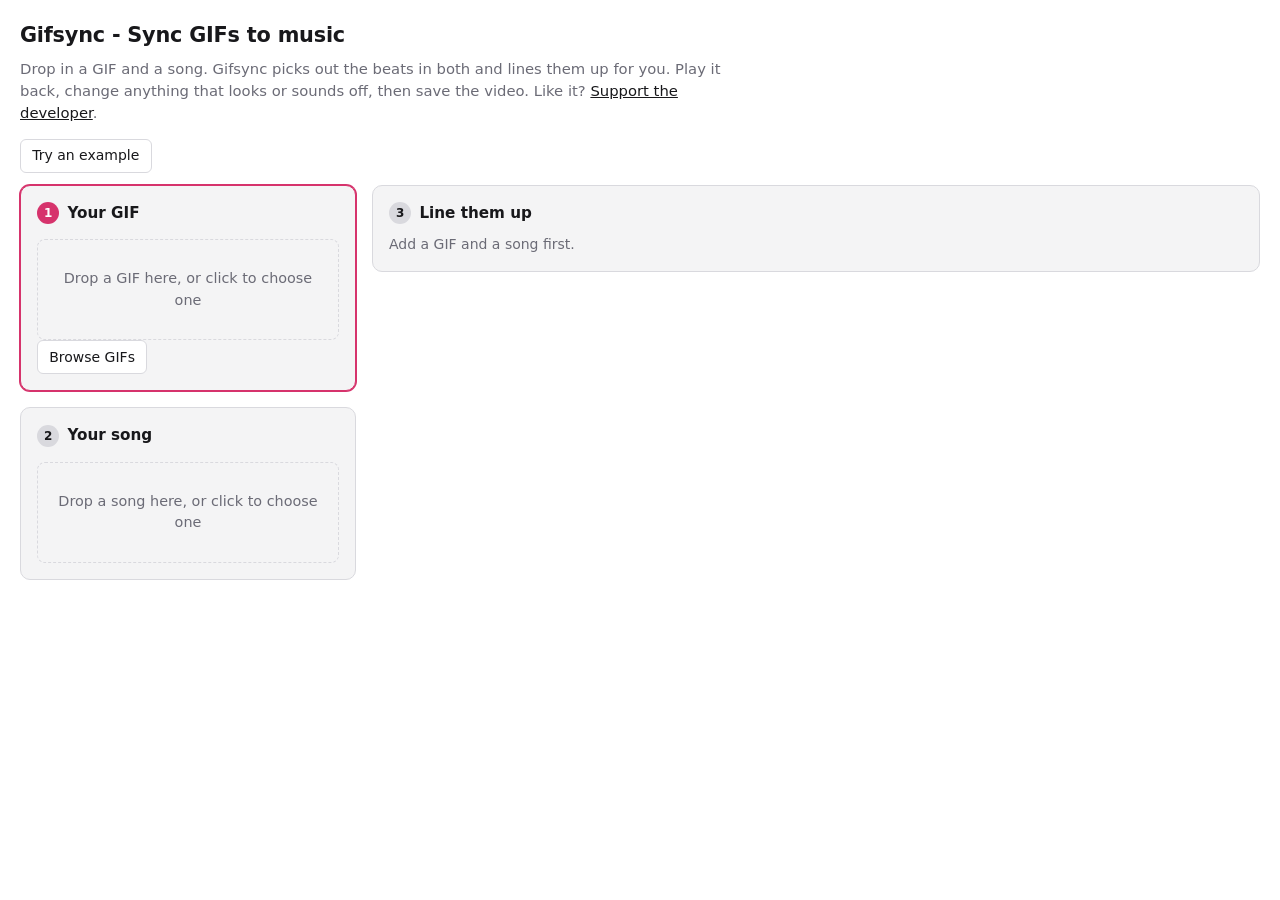
==== docs/index.html @ 4009b066 "Add a Google Analytics tag, inert until a measurement ID is filled in" ====
<!doctype html>
<html lang="en">
<head>
<meta charset="utf-8">
<meta name="viewport" content="width=device-width,initial-scale=1">
<title>Gifsync - Sync GIFs to music</title>

<!-- Page views only. Nothing about the gif or the song is measured or sent anywhere: both
     are decoded, retimed and encoded in this tab and never leave it. Off a file:// url
     there is nothing to count and the request would only error, so it is not loaded. -->
<script>
const ANALYTICS_ID = "G-XXXXXXXXXX";

if (location.protocol.startsWith("http") && !ANALYTICS_ID.includes("XXX")) {
  const tag = document.createElement("script");
  tag.async = true;
  tag.src = `https://www.googletagmanager.com/gtag/js?id=${ANALYTICS_ID}`;
  document.head.append(tag);

  window.dataLayer = window.dataLayer || [];
  window.gtag = function () { dataLayer.push(arguments); };
  gtag("js", new Date());
  gtag("config", ANALYTICS_ID);
}
</script>

<style>
:root {
  --bg: #ffffff; --panel: #f4f4f5; --line: #d9d9de; --ink: #18181b;
  --dim: #6b6b76; --accent: #d6336c; --accent-ink: #ffffff; --ok: #1a7f4b;
  --grid: #0f766e; --loop: #c2410c;
  --mono: ui-monospace, SFMono-Regular, Menlo, Consolas, monospace;
}
@media (prefers-color-scheme: dark) {
  :root {
    --bg: #131316; --panel: #1c1c21; --line: #33333c; --ink: #ececf0;
    --dim: #9a9aa6; --accent: #f06595; --accent-ink: #1a1a1f; --ok: #4ade80;
    --grid: #2dd4bf; --loop: #fb923c;
  }
}
* { box-sizing: border-box; }
body {
  margin: 0; padding: 0 1.25rem 2.5rem; background: var(--bg); color: var(--ink);
  font: 15px/1.5 system-ui, -apple-system, "Segoe UI", sans-serif;
}
header { max-width: 78rem; margin: 0 auto; padding: 1.25rem 0 .75rem; }
h1 { font-size: 1.3rem; margin: 0 0 .4rem; letter-spacing: -.01em; }
#intro { margin: 0; max-width: 46rem; color: var(--dim); font-size: .925rem; }
#intro a { color: var(--ink); }
header .row { margin-top: .9rem; }
kbd {
  font: inherit; font-family: var(--mono); font-size: .8em; padding: .05em .35em;
  border: 1px solid var(--line); border-radius: 4px; background: var(--bg); color: var(--ink);
}
h2 { font-size: .95rem; margin: 0 0 .9rem; display: flex; align-items: center; gap: .5rem; }
main { max-width: 78rem; margin: 0 auto; display: grid; gap: 1rem; grid-template-columns: minmax(0, 1fr); }
.side, .stage { display: grid; gap: 1rem; align-content: start; min-width: 0; }

/* The two files are inputs and belong out of the way down the side; lining them up is the
   work, and wants the width. Below this the columns stack back into 1, 2, 3, 4. */
@media (min-width: 64rem) {
  main { grid-template-columns: 21rem minmax(0, 1fr); align-items: start; }
  #error, #unsupported { grid-column: 1 / -1; }
}

.stagerow { display: flex; flex-wrap: wrap; gap: 1rem; align-items: flex-start; margin-bottom: .75rem; }
.stagerow > :first-child { flex: none; }
.stagecontrols { flex: 1; min-width: 13rem; display: grid; gap: .6rem; align-content: start; }
.stagecontrols .row + .row { margin-top: 0; }
section {
  background: var(--panel); border: 1px solid var(--line); border-radius: 10px; padding: 1rem;
  min-width: 0; /* let the filmstrip scroll rather than stretching the page */
}
section.is-current { border-color: var(--accent); box-shadow: 0 0 0 1px var(--accent); }
/* a locked step collapses to its reason: nothing to read, nothing to reach for */
.is-locked .body { display: none; }
.is-locked .why { margin-bottom: 0; }
.num {
  display: grid; place-items: center; flex: none; width: 1.4rem; height: 1.4rem;
  border-radius: 50%; background: var(--line); color: var(--ink); font-size: .75rem; font-weight: 700;
}
.is-current .num { background: var(--accent); color: var(--accent-ink); }
.is-done .num { background: var(--ok); color: var(--bg); }
.why { margin: -.3rem 0 .9rem; color: var(--dim); font-size: .875rem; }
.why:empty { display: none; }
.empty {
  display: grid; place-items: center; min-height: 6rem; margin-bottom: .75rem; padding: 1rem;
  border: 1.5px dashed var(--line); border-radius: 8px; color: var(--dim); font-size: .875rem;
  text-align: center;
}
.empty[hidden] { display: none; }
.row { display: flex; align-items: center; gap: .6rem; flex-wrap: wrap; }
.row + .row { margin-top: .75rem; }
button {
  font: inherit; font-size: .875rem; padding: .35rem .7rem; border-radius: 6px;
  border: 1px solid var(--line); background: var(--bg); color: var(--ink); cursor: pointer;
}
button:hover:not(:disabled) { border-color: var(--dim); }
button:disabled { opacity: .4; cursor: default; }
button.primary { background: var(--accent); color: var(--accent-ink); border-color: transparent; font-weight: 600; }
label { display: inline-flex; align-items: center; gap: .4rem; font-size: .875rem; }
input[type=number], select { font: inherit; font-size: .875rem; padding: .3rem .4rem;
  border: 1px solid var(--line); border-radius: 6px; background: var(--bg); color: var(--ink); }
input[type=number] { width: 6rem; }
#suggestCount { width: 4rem; }
#songSummary { margin-top: .6rem; }
#songSummary:empty { display: none; }
input[type=color] { width: 2.4rem; height: 1.7rem; padding: 1px; border: 1px solid var(--line);
  border-radius: 6px; background: var(--bg); }
/* Each kind of mark on the waveform has its own shape as well as its own colour, and
   the legend draws that shape rather than a colour swatch. */
.legend { gap: 1.25rem; }
.legend span { display: inline-flex; align-items: center; gap: .4rem; color: var(--dim); font-size: .8rem; }
.glyph { width: 12px; height: 18px; flex: none; }
.g-mark { color: var(--accent); } .g-grid { color: var(--grid); } .g-loop { color: var(--loop); }
.drop {
  border: 1.5px dashed var(--line); border-radius: 8px; padding: 1.75rem 1rem; text-align: center;
  color: var(--dim); cursor: pointer; font-size: .9rem;
}
.drop.over { border-color: var(--accent); color: var(--ink); }
#frameCanvas, #previewCanvas {
  display: block; max-width: 100%; max-height: 220px; width: auto; image-rendering: pixelated;
  background: repeating-conic-gradient(var(--line) 0 25%, transparent 0 50%) 0 0/16px 16px;
  border-radius: 6px; margin-bottom: .75rem;
}
#frameCanvas[hidden], #previewCanvas[hidden] { display: none; }
#strip { display: flex; gap: 3px; overflow-x: auto; padding: .5rem 0; margin-top: .75rem; }
#strip canvas {
  height: 54px; flex: none; border-radius: 3px; cursor: pointer;
  border: 2px solid transparent; background: var(--bg);
}
#strip canvas.cur { border-color: var(--ink); }
#strip canvas.beat { border-color: var(--accent); }
#strip canvas.cur.beat { outline: 2px solid var(--ink); outline-offset: 1px; }
#beatStrip {
  display: flex; gap: .5rem; overflow-x: auto; padding: .6rem 0 .5rem;
  border-top: 1px solid var(--line); /* two thumbnail rows in a row need telling apart */
}
#beatStrip:empty { display: none; }
#beatStrip figure { margin: 0; flex: none; text-align: center; cursor: pointer; }
#beatStrip canvas {
  height: 54px; display: block; border-radius: 3px; background: var(--bg);
  border: 2px solid var(--accent);
}
#beatStrip figure.cur canvas { outline: 2px solid var(--ink); outline-offset: 1px; }
#beatStrip figcaption { font-size: .7rem; color: var(--dim); margin-top: .25rem; }
#wave { display: block; width: 100%; height: 110px; cursor: crosshair; border-radius: 6px; background: var(--bg); }
.mono { font-family: var(--mono); font-size: .8rem; color: var(--dim); }
.say { font-size: .875rem; color: var(--dim); }
.mono b, .say b { color: var(--ink); font-weight: 600; }
.warn { color: var(--accent); }
#log {
  font-family: var(--mono); font-size: .75rem; white-space: pre-wrap; word-break: break-word;
  max-height: 15rem; overflow-y: auto; margin: .75rem 0 0; padding: .6rem;
  background: var(--bg); border: 1px solid var(--line); border-radius: 6px;
}
#log:empty::before { content: "Nothing yet."; color: var(--dim); }
.make { justify-content: flex-end; }
.hits { margin-top: .9rem; }
/* the legend is already a dense line of small text; the fold needs air under it */

#gifCredit { margin-top: .6rem; }
#gifCredit:empty { display: none; }
#gifCredit a { color: inherit; }

#picker {
  width: min(60rem, 92vw); max-height: 86vh; padding: 1rem; border: 1px solid var(--line);
  border-radius: 12px; background: var(--panel); color: var(--ink);
}
#picker::backdrop { background: rgb(0 0 0 / .5); }
.pickerhead { display: flex; flex-wrap: wrap; align-items: center; gap: .6rem; margin-bottom: .6rem; }
.pickerhead strong { font-size: .95rem; }
#pickerQuery {
  flex: 1; min-width: 12rem; font: inherit; font-size: .875rem; padding: .35rem .5rem;
  border: 1px solid var(--line); border-radius: 6px; background: var(--bg); color: var(--ink);
}
#pickerChips { display: flex; flex-wrap: wrap; gap: .35rem; margin-bottom: .6rem; }
#pickerChips button { font-size: .8rem; padding: .2rem .65rem; border-radius: 999px; color: var(--dim); }
#pickerGrid {
  display: grid; grid-template-columns: repeat(auto-fill, minmax(11rem, 1fr)); gap: .6rem;
  max-height: 62vh; overflow-y: auto; padding-top: .3rem;
}
#pickerGrid button {
  display: block; width: 100%; padding: .35rem; text-align: left; line-height: 1.35;
  background: var(--bg); border-radius: 8px;
}
#pickerGrid img {
  display: block; width: 100%; height: 8rem; object-fit: contain; border-radius: 5px;
  background: repeating-conic-gradient(var(--line) 0 25%, transparent 0 50%) 0 0/12px 12px;
}
.pickname { display: block; font-size: .78rem; margin-top: .3rem;
  overflow: hidden; text-overflow: ellipsis; white-space: nowrap; }
.pickmeta { display: block; font-size: .7rem; color: var(--dim); }
.pickmissing {
  display: grid; place-items: center; height: 8rem; border-radius: 5px;
  background: var(--panel); color: var(--dim); font-size: .75rem;
}

/* Anything transient goes to the same corner, so no part of the page has to keep room
   free for a message that is usually not there. */
#toasts {
  position: fixed; right: 0; bottom: 0; z-index: 10; display: flex;
  flex-direction: column-reverse; align-items: flex-end; gap: .4rem;
  padding: 1rem; pointer-events: none;
}
.toast {
  pointer-events: auto; cursor: pointer; max-width: 32rem;
  padding: .5rem .85rem; border-radius: 8px; font-size: .875rem;
  background: var(--ink); color: var(--bg);
  box-shadow: 0 6px 20px rgb(0 0 0 / .2);
}
.toast.bad { background: var(--accent); color: var(--accent-ink); }
details.more > summary { cursor: pointer; width: fit-content; font-size: .8rem; color: var(--dim); }
details.more > summary:hover { color: var(--ink); }
details.more .row { margin-top: .6rem; }
#unsupported { border-color: var(--accent); }
</style>
</head>
<body>

<header>
  <h1>Gifsync - Sync GIFs to music</h1>
  <p id="intro">Drop in a GIF and a song. Gifsync picks out the beats in both and lines them up
  for you. Play it back, change anything that looks or sounds off, then save the video.
  Like it? <a href="https://ko-fi.com/patricio_" target="_blank" rel="noopener">Support the
  developer</a>.</p>
  <div class="row">
    <button id="exampleBtn">Try an example</button>
    <span class="say" id="exampleNote"></span>
  </div>
</header>

<main>

<section id="unsupported" hidden>
  <h2>Unsupported browser</h2>
  <div class="mono" id="unsupportedWhy"></div>
</section>

<div class="side">

<section id="secGif" class="step">
  <h2><span class="num">1</span> Your GIF</h2>
  <p class="why" id="secGifWhy"></p>
  <div class="body">
  <div class="drop" id="gifDrop">Drop a GIF here, or click to choose one</div>
  <input type="file" id="gifInput" accept="image/gif" hidden>
  <div class="row">
    <button id="browseBtn">Browse GIFs</button>
  </div>
  <div class="say" id="gifCredit"></div>
  <div id="gifBody" hidden>
    <div class="row">
      <button id="suggestBtn">Suggest beat frames</button>
    </div>
    <div id="beatStrip"></div>
    <div class="say" id="beatList"></div>
    <details class="more">
      <summary>Change beat frames by hand</summary>
      <canvas id="frameCanvas"></canvas>
      <div class="row">
        <button id="prevBtn">&#9664;</button>
        <button id="nextBtn">&#9654;</button>
        <button id="markBtn" class="primary">Mark this frame (space)</button>
        <span class="say" id="framePos"></span>
      </div>
      <div class="row">
        <button id="undoMarkBtn">Undo</button>
        <button id="clearBtn">Clear all marks</button>
      </div>
      <div class="row">
        <label>Suggest <input type="number" id="suggestCount" min="1" step="1" value="8"> beat frames</label>
      </div>
      <div class="row">
        <button id="gifPlayBtn">Play the GIF</button>
        <label>at
          <select id="gifSpeed">
            <option value="1" selected>full speed</option>
            <option value="0.5">half speed</option>
            <option value="0.25">quarter speed</option>
          </select>
        </label>
      </div>
      <div id="strip"></div>
    </details>
  </div>
  </div>
</section>

<section id="secAudio" class="step">
  <h2><span class="num">2</span> Your song</h2>
  <p class="why" id="secAudioWhy"></p>
  <div class="body">
  <div class="drop" id="audioDrop">Drop a song here, or click to choose one</div>
  <input type="file" id="audioInput" accept="audio/*" hidden>
  <div class="say" id="songSummary"></div>
  </div>
</section>

</div>

<div class="stage">

<section id="secSync" class="step">
  <h2><span class="num">3</span> Line them up</h2>
  <p class="why" id="secSyncWhy"></p>
  <div class="body">
  <div class="stagerow">
    <div>
      <canvas id="previewCanvas"></canvas>
      <div class="empty" id="previewEmpty">Your GIF plays here, in time with the song.</div>
    </div>
    <div class="stagecontrols">
      <div class="row">
        <button id="previewBtn" class="primary">Play preview</button>
        <span class="say" id="previewPos"></span>
      </div>
      <div class="row">
        <label>Tempo (BPM) <input type="number" id="bpm" step="0.1" min="1" value="120"></label>
        <button id="estimateBtn">Estimate tempo</button>
      </div>
      <div class="say" id="estimateNote"></div>
      <div class="say" id="timingSummary"></div>
      <details class="more">
        <summary>More controls</summary>
        <div class="row">
          <button id="tapBtn">Tap the tempo</button>
          <span id="tapBeatWrap"><button id="tapBeatBtn">Tap a beat (B)</button></span>
          <button id="undoBeatBtn">Undo</button>
          <button id="clearBeatsBtn">Clear all beats</button>
        </div>
        <div class="row">
          <label>Between beats
            <select id="interpolation">
              <option value="linear">even</option>
              <option value="quadratic">ease in and out</option>
              <option value="cubic">ease in and out more</option>
            </select>
          </label>
          <label><input type="checkbox" id="clickTrack"> Play a click on each beat</label>
        </div>
      </details>
    </div>
  </div>

  <div id="audioBody" hidden>
    <canvas id="wave"></canvas>
    <div class="row"><span class="say" id="audioSummary"></span></div>
    <div class="row legend">
      <span><svg class="glyph g-mark" viewBox="0 0 12 18" aria-hidden="true">
        <line x1="6" y1="0" x2="6" y2="18" stroke="currentColor" stroke-width="2"/></svg>
        beats in the song</span>
      <span><svg class="glyph g-grid" viewBox="0 0 12 18" aria-hidden="true">
        <polygon points="1,18 11,18 6,9" fill="currentColor"/></svg>
        where the gif's beat frames land</span>
      <span><svg class="glyph g-loop" viewBox="0 0 12 18" aria-hidden="true">
        <polygon points="1,0 11,0 6,9" fill="currentColor"/></svg>
        where the gif's loop restarts</span>
    </div>
  </div>

  <div class="row hits">
    <label>The GIF hits
      <select id="hits">
        <option value="0.25">every 4 beats</option>
        <option value="0.5">every 2 beats</option>
        <option value="1" selected>every beat</option>
        <option value="2">twice a beat</option>
        <option value="4">four times a beat</option>
      </select>
    </label>
  </div>

  <div class="row make">
    <button id="renderBrowserBtn" class="primary">Make the video</button>
  </div>
  </div>
</section>

<details class="more" id="logBox" hidden>
  <summary>What happened during the render</summary>
  <pre id="log"></pre>
</details>

</div>

</main>

<dialog id="picker">
  <div class="pickerhead">
    <strong>Animated GIFs on Wikimedia Commons</strong>
    <input type="search" id="pickerQuery" placeholder="Search, or leave empty to browse">
    <button id="pickerSearch" class="primary">Search</button>
    <button id="pickerClose">Close</button>
  </div>
  <div id="pickerChips">
    <button>dance</button>
    <button>cat</button>
    <button>walking</button>
    <button>muybridge</button>
    <button>fire</button>
    <button>animation</button>
  </div>
  <div class="say" id="pickerNote"></div>
  <div id="pickerGrid"></div>
</dialog>

<div id="toasts" aria-live="polite"></div>

<script type="module">
"use strict";

const $ = (id) => document.getElementById(id);

// fetch reaches nothing when the page is opened straight off the disk, which rules out
// the example files and the tempo model. Everything else works from a file:// url.
const SERVED = location.protocol !== "file:";
const NEEDS_SERVING = "This needs the page to be served, not opened from a file.";

/* --- timing:start --- pinned by docs/test_timing.mjs against timing_cases.json --- */

// Frame timestamps are written to the microsecond, so nothing here is rounded. What a
// viewer cannot see is a frame held for less than one refresh of their display.
export const MIN_VISIBLE_MS = 1000 / 60;

const EASINGS = {
  linear: (t) => t,
  quadratic: (t) => (t < 0.5 ? 2 * t * t : -2 * t * t + 4 * t - 1),
  cubic: (t) => {
    if (t < 0.5) return 4 * t * t * t;
    const p = 2 * t - 2;
    return 0.5 * p * p * p + 1;
  },
};

export function getDurations(beatFrames, msPerBeat, nFrames, interpolation = "linear") {
  const ease = EASINGS[interpolation];
  if (!ease) throw new Error(`interpolation=${interpolation} not supported`);

  if (!beatFrames.length) throw new Error("At least one beat frame is required.");

  const tidy = [...new Set(beatFrames)].sort((a, b) => a - b);
  if (beatFrames.length !== tidy.length || beatFrames.some((f, i) => f !== tidy[i])) {
    throw new Error(`Beat frames must be sorted and unique, got ${beatFrames}.`);
  }

  if (beatFrames[0] < 0 || beatFrames[beatFrames.length - 1] >= nFrames) {
    throw new Error(`Beat frames must be within [0, ${nFrames - 1}], got ${beatFrames}.`);
  }

  const durations = [];

  beatFrames.forEach((frame, ix) => {
    const nextFrame = ix < beatFrames.length - 1 ? beatFrames[ix + 1] : nFrames + beatFrames[0];
    const n = nextFrame - frame;

    const times = [];
    for (let x = 0; x <= n; x++) times.push(msPerBeat * ease(x / n));
    for (let i = 1; i <= n; i++) durations.push(times[i] - times[i - 1]);
  });

  return durations;
}

export function getFrameOrder(firstBeatFrame, nFrames) {
  return Array.from({ length: nFrames }, (_, i) => (firstBeatFrame + i) % nFrames);
}

/* --- timing:end --- */

// Marking is a lot of small clicks and one of them is always a slip. Each side keeps its
// own history of what it looked like before the last change; 50 deep is more than anyone
// walks back, and the snapshots are a handful of numbers each.
const UNDO_LIMIT = 50;
const markHistory = [], beatHistory = [];

function remember(history, snapshot) {
  history.push(snapshot);
  if (history.length > UNDO_LIMIT) history.shift();
}

const state = {
  gifFile: null, frames: [], holds: [], width: 0, height: 0, cur: 0, beats: new Set(), credit: null,
  audioFile: null, audioBuffer: null, audioBeats: [], peaks: null,
};

/* ---------------------------------------------------------------- capabilities */

const MISSING = [
  ["ImageDecoder", "stepping through GIF frames"],
  ["VideoEncoder", "rendering the video"],
  ["AudioEncoder", "rendering the audio"],
].filter(([api]) => !(api in window));

if (MISSING.length) {
  $("unsupported").hidden = false;
  $("unsupportedWhy").textContent =
    MISSING.map(([api, what]) => `${api} is missing, so ${what} will not work.`).join("\n") +
    "\nTry a recent Chrome, Edge, or Safari.";
}

/* ------------------------------------------------------------------------ gif */

function wireDrop(dropId, inputId, onFile) {
  const drop = $(dropId), input = $(inputId), idle = drop.textContent;

  // A file that will not load leaves the zone reading "Decoding…" for ever otherwise
  const handle = (file) => {
    clearError();
    onFile(file).catch((err) => { drop.textContent = idle; fail(err); });
  };

  drop.onclick = () => input.click();
  input.onchange = () => input.files[0] && handle(input.files[0]);
  drop.ondragover = (e) => { e.preventDefault(); drop.classList.add("over"); };
  drop.ondragleave = () => drop.classList.remove("over");
  drop.ondrop = (e) => {
    e.preventDefault();
    drop.classList.remove("over");
    if (e.dataTransfer.files[0]) handle(e.dataTransfer.files[0]);
  };
}

async function loadGif(file) {
  // A playing source keeps the buffer and frames it started with, so it would carry on
  // against a page that has already moved to the new file
  stopPlayback();
  clearRender();
  $("gifDrop").textContent = `Decoding ${file.name}…`;

  const decoder = new ImageDecoder({ data: await file.arrayBuffer(), type: "image/gif" });
  try {
    await decoder.tracks.ready;
    // frameCount only settles once the whole gif has been parsed
    await decoder.completed;
  } catch (err) {
    // the decoder's own wording ("Failed to retrieve track metadata") says nothing to
    // someone who has simply picked the wrong file, so name the file and keep the reason
    throw new Error(`${file.name} could not be read as a GIF. ${err.message}`);
  }

  const count = decoder.tracks.selectedTrack.frameCount;
  const frames = [];
  const holds = [];
  for (let i = 0; i < count; i++) {
    const { image } = await decoder.decode({ frameIndex: i });
    frames.push(await createImageBitmap(image));
    // What the file asks each frame to be held for, in ms. A gif that says nothing gets
    // the 100ms a browser would give it.
    holds.push(image.duration ? image.duration / 1000 : 100);
    image.close();
  }
  decoder.close();

  if (!frames.length) throw new Error(`No frames decoded from ${file.name}.`);

  state.gifFile = file;
  state.frames = frames;
  state.holds = holds;
  state.width = frames[0].width;
  state.height = frames[0].height;
  state.cur = 0;
  state.beats = new Set();
  state.credit = null;
  markHistory.length = 0;

  $("gifDrop").textContent = `${file.name} — ${count} frames, ${state.width}×${state.height}. Drop another to replace.`;
  $("gifBody").hidden = false;

  const canvas = $("frameCanvas");
  canvas.width = state.width;
  canvas.height = state.height;
  $("previewCanvas").width = state.width;
  $("previewCanvas").height = state.height;

  $("suggestCount").max = frames.length;
  $("suggestCount").value = evenBeatCount(parseInt($("suggestCount").value, 10) || 1, frames.length);
  // Start from a suggestion rather than an empty strip: correcting marks that are roughly
  // right is much less work than placing the first one from nothing
  state.beats = suggestBeatFrames(parseInt($("suggestCount").value, 10) || 1);
  beatStripKey = null;
  buildStrip();
  drawFrame();
  refresh();
}

/* --------------------------------------------------------- suggest beat frames */

// How many beats of the song one loop of the animation should last is a judgement, and
// nothing in the pixels settles it — two hand-labelled GIFs here were deliberately run
// slower and faster than their own frame rate — so the count is asked for, not guessed.
//
// Where the marks go, given that count, is close to mechanical. Both sets of hand labels
// sit within about a frame of an even spread starting at frame 0, and nudging each mark
// onto whichever of its two neighbours changes most gets a little closer still: 0.60 and
// 0.50 frames of average error against the two, where marks thrown down at random score
// about 3. The nudge is held to one frame because widening it made things worse.

// A beat covers a whole number of frames, so a count that does not divide the gif leaves
// some beats holding a frame more than others: 20 frames over 8 beats alternates 3 and 2,
// which is a 50% speed oscillation, and the loop's last gap is one of the short ones — the
// animation visibly stalls on its final frames just before it cuts back to the start.
// Moving the automatic count to a nearby divisor removes it outright. Nothing nearby
// divides a prime frame count, and shoving 8 up to 17 would be worse than the limp, so in
// that case the asked-for count stands and the unevenness is unavoidable.
function evenBeatCount(wanted, n) {
  const near = [];
  for (let d = 1; d <= n; d++) {
    if (n % d === 0 && Math.abs(d - wanted) <= wanted / 4) near.push(d);
  }
  if (!near.length) return wanted;
  return near.reduce((a, d) => (Math.abs(d - wanted) < Math.abs(a - wanted) ? d : a));
}

const SUGGEST_SIZE = 64;

// How much the picture changes from the frame before, for every frame around the loop
function frameMotion() {
  const n = state.frames.length;
  const canvas = new OffscreenCanvas(SUGGEST_SIZE, SUGGEST_SIZE);
  const ctx = canvas.getContext("2d", { willReadFrequently: true });

  const grey = state.frames.map((bitmap) => {
    ctx.clearRect(0, 0, SUGGEST_SIZE, SUGGEST_SIZE);
    ctx.drawImage(bitmap, 0, 0, SUGGEST_SIZE, SUGGEST_SIZE);
    const { data } = ctx.getImageData(0, 0, SUGGEST_SIZE, SUGGEST_SIZE);
    const out = new Float32Array(SUGGEST_SIZE * SUGGEST_SIZE);
    for (let i = 0; i < out.length; i++) {
      out[i] = 0.299 * data[4 * i] + 0.587 * data[4 * i + 1] + 0.114 * data[4 * i + 2];
    }
    return out;
  });

  return grey.map((frame, i) => {
    const previous = grey[(i - 1 + n) % n];
    let total = 0;
    for (let p = 0; p < frame.length; p++) total += Math.abs(frame[p] - previous[p]);
    return total / frame.length;
  });
}

function suggestBeatFrames(beats) {
  const n = state.frames.length;
  const count = Math.max(1, Math.min(beats, n));
  const motion = frameMotion();

  const grid = Array.from({ length: count }, (_, j) => Math.round((j * n) / count) % n);

  // Packed tightly enough, one frame is a quarter of the gap and the nudge stops being a
  // nudge: it bunches marks together and leaves the spread worse than it found it
  const nudge = n / count >= 4 ? 1 : 0;
  const nudged = grid.map((at) => {
    let best = at;
    for (const offset of [-nudge, nudge]) {
      const i = (at + offset + n) % n;
      if (motion[i] > motion[best]) best = i;
    }
    return best;
  });

  // The number of marks is the length of the loop in beats, so it has to come out exact:
  // a nudge that lands on a frame already taken gives way rather than losing a beat.
  const taken = new Set();
  for (let j = 0; j < count; j++) {
    let choice = taken.has(nudged[j]) ? grid[j] : nudged[j];
    while (taken.has(choice)) choice = (choice + 1) % n;
    taken.add(choice);
  }
  return taken;
}

$("suggestBtn").onclick = () => {
  if (!state.frames.length) return;
  remember(markHistory, new Set(state.beats));
  state.beats = suggestBeatFrames(parseInt($("suggestCount").value, 10) || 1);
  refresh();
};

function buildStrip() {
  const strip = $("strip");
  strip.replaceChildren();
  state.frames.forEach((bmp, i) => {
    const h = 54, w = Math.max(1, Math.round((bmp.width / bmp.height) * h));
    const c = document.createElement("canvas");
    c.width = w; c.height = h;
    c.title = `frame ${i}`;
    c.getContext("2d").drawImage(bmp, 0, 0, w, h);
    c.onclick = () => { state.cur = i; drawFrame(); refresh(); };
    strip.append(c);
  });
}

// The marked frames, pulled out of the filmstrip and shown in the order the beat will
// hit them, so what has been chosen is readable without hunting through the whole strip.
let beatStripKey = null;

function buildBeatStrip() {
  const beats = [...state.beats].sort((a, b) => a - b);
  const key = beats.join(",");
  if (key === beatStripKey) return;
  beatStripKey = key;

  const strip = $("beatStrip");
  strip.replaceChildren();
  for (const frame of beats) {
    const bmp = state.frames[frame];
    const h = 54, w = Math.max(1, Math.round((bmp.width / bmp.height) * h));
    const c = document.createElement("canvas");
    c.width = w; c.height = h;
    c.getContext("2d").drawImage(bmp, 0, 0, w, h);

    const caption = document.createElement("figcaption");
    caption.textContent = `Frame ${frame + 1}`;

    const item = document.createElement("figure");
    item.dataset.frame = frame;
    item.append(c, caption);
    item.onclick = () => { state.cur = frame; drawFrame(); refresh(); };
    strip.append(item);
  }
}

// No browser's video encoder will keep an alpha channel, so a transparent pixel has to
// become some colour on the way into the mp4. Everything that shows a frame paints black
// first, so what the preview shows is what the render produces.
function paintFrame(ctx, frame, width, height) {
  ctx.fillStyle = "#000000";
  ctx.fillRect(0, 0, width, height);
  ctx.drawImage(state.frames[frame], 0, 0);
}

// Everything that has to follow the selected frame, and nothing that does not: this runs
// on every frame of a playing gif, where a full refresh would be far too much work
function showCurrentFrame() {
  const ready = state.frames.length > 0;
  $("framePos").innerHTML = ready ? `Frame <b>${state.cur + 1}</b> of ${state.frames.length}` : "";
  $("markBtn").textContent = state.beats.has(state.cur) ? "Unmark this frame (space)" : "Mark this frame (space)";

  [...$("strip").children].forEach((c, i) => {
    c.classList.toggle("cur", i === state.cur);
    c.classList.toggle("beat", state.beats.has(i));
  });
  $("strip").children[state.cur]?.scrollIntoView({ block: "nearest", inline: "center" });

  for (const item of $("beatStrip").children) {
    item.classList.toggle("cur", Number(item.dataset.frame) === state.cur);
  }
}

function drawFrame() {
  for (const id of ["frameCanvas", "previewCanvas"]) {
    // The preview canvas tracks the selected frame while it is idle, so it is never blank
    if (id === "previewCanvas" && playback) continue;
    paintFrame($(id).getContext("2d"), state.cur, state.width, state.height);
  }
}

// Playing the animation on its own and hitting space on the accents is the quick way to
// mark them; stepping frame by frame is the way to tidy that up afterwards.
let gifPlayback = null;

function startGifPlayback() {
  if (!state.frames.length) return;
  stopPlayback();
  gifPlayback = { due: performance.now(), raf: 0 };
  gifPlayback.raf = requestAnimationFrame(tickGif);
  syncTransport();
}

function stopGifPlayback() {
  if (!gifPlayback) return;
  cancelAnimationFrame(gifPlayback.raf);
  gifPlayback = null;
  syncTransport();
}

function tickGif() {
  const now = performance.now();
  const hold = state.holds[state.cur] / parseFloat($("gifSpeed").value);

  if (now >= gifPlayback.due) {
    gifPlayback.due += hold;
    // a backgrounded tab comes back seconds behind, and running every missed frame at
    // once is no use to anyone watching for an accent
    if (now - gifPlayback.due > 500) gifPlayback.due = now + hold;
    state.cur = (state.cur + 1) % state.frames.length;
    drawFrame();
    showCurrentFrame();
  }

  gifPlayback.raf = requestAnimationFrame(tickGif);
}

$("gifPlayBtn").onclick = () => (gifPlayback ? stopGifPlayback() : startGifPlayback());

function step(delta) {
  if (!state.frames.length) return;
  stopGifPlayback();
  state.cur = (state.cur + delta + state.frames.length) % state.frames.length;
  drawFrame();
  refresh();
}

function toggleMark() {
  if (!state.frames.length) return;
  remember(markHistory, new Set(state.beats));
  state.beats.has(state.cur) ? state.beats.delete(state.cur) : state.beats.add(state.cur);
  refresh();
}

wireDrop("gifDrop", "gifInput", loadGif);
$("prevBtn").onclick = () => step(-1);
$("nextBtn").onclick = () => step(1);
$("markBtn").onclick = toggleMark;
$("clearBtn").onclick = () => {
  remember(markHistory, new Set(state.beats));
  state.beats.clear();
  refresh();
};

$("undoMarkBtn").onclick = () => {
  if (!markHistory.length) return;
  state.beats = markHistory.pop();
  refresh();
};

addEventListener("keydown", (e) => {
  if (e.target.matches("input, select, textarea")) return;
  if (e.key === "ArrowLeft") { step(-1); e.preventDefault(); }
  else if (e.key === "ArrowRight") { step(1); e.preventDefault(); }
  else if (e.key === " ") { toggleMark(); e.preventDefault(); }
  else if (e.key === "b" || e.key === "B") { tapBeat(); e.preventDefault(); }
});

/* --------------------------------------------------------------- gif picker */

// Wikimedia Commons rather than Giphy: it needs no API key, it answers cross-origin, and
// every file states a licence that allows the reuse this tool is for. Its "Animated GIF
// files" category is 31k files deep, and its thumbnails are themselves animated, so the
// grid shows what each one actually does.
const COMMONS = "https://commons.wikimedia.org/w/api.php";
const COMMONS_CATEGORY = 'incategory:"Animated GIF files"';

// A gif this big has hundreds of full-resolution frames behind it, and decoding them all
// into bitmaps is enough to bring the tab down
const PICKER_MAX_BYTES = 20e6;

// Commons hands back author and licence as HTML written by whoever uploaded the file.
// Parsing it detached and keeping only the text keeps that out of the page as markup.
function plainText(html) {
  if (!html) return "";
  return new DOMParser().parseFromString(String(html), "text/html").body.textContent.trim();
}

async function searchCommons(term) {
  const query = new URLSearchParams({
    action: "query", generator: "search",
    gsrsearch: `${term} ${COMMONS_CATEGORY}`.trim(),
    // A thumbnail of an animated gif is itself animated, so a page of them is megabytes;
    // two dozen at 200px is enough to browse without leaning on Commons
    gsrnamespace: "6", gsrlimit: "24",
    prop: "imageinfo", iiprop: "url|size|mime|extmetadata", iiurlwidth: "200",
    format: "json", origin: "*",
  });

  const response = await fetch(`${COMMONS}?${query}`);
  if (!response.ok) throw new Error(`Commons search failed (${response.status}).`);
  const body = await response.json();

  const pages = Object.values(body.query?.pages ?? {}).sort((a, b) => a.index - b.index);
  const found = [];
  let tooBig = 0;

  for (const page of pages) {
    const file = page.imageinfo?.[0];
    if (!file || file.mime !== "image/gif" || !file.thumburl) continue;
    if (file.size > PICKER_MAX_BYTES) { tooBig++; continue; }

    const meta = file.extmetadata ?? {};
    found.push({
      title: page.title.replace(/^File:/, "").replace(/\.gif$/i, ""),
      url: file.url,
      thumb: file.thumburl,
      bytes: file.size,
      author: plainText(meta.Artist?.value) || "unknown author",
      licence: plainText(meta.LicenseShortName?.value) || "see Commons",
      page: page.title,
    });
  }
  return { found, tooBig };
}

function missingThumb() {
  const box = document.createElement("span");
  box.className = "pickmissing";
  box.textContent = "no preview";
  return box;
}

function renderPicker({ found, tooBig }, term) {
  const grid = $("pickerGrid");
  grid.replaceChildren();

  for (const item of found) {
    const image = document.createElement("img");
    image.src = item.thumb;
    image.alt = item.title;
    image.loading = "lazy";
    // Commons rate-limits, and a refused thumbnail would otherwise leave a blank tile
    // that looks like a broken gif rather than a preview that did not arrive
    image.onerror = () => { image.replaceWith(missingThumb()); };

    const name = document.createElement("span");
    name.className = "pickname";
    name.textContent = item.title;

    const meta = document.createElement("span");
    meta.className = "pickmeta";
    meta.textContent = `${item.licence} · ${item.author} · ${(item.bytes / 1e6).toFixed(1)}MB`;

    const card = document.createElement("button");
    card.title = `${item.title}\n${item.author}\n${item.licence}`;
    card.append(image, name, meta);
    card.onclick = () => useCommonsGif(item);
    grid.append(card);
  }

  $("pickerNote").textContent = found.length
    ? `${found.length} shown` + (tooBig ? `, ${tooBig} hidden for being over ${PICKER_MAX_BYTES / 1e6}MB` : "")
    : `Nothing animated found for “${term}”.`;
}

async function useCommonsGif(item) {
  $("picker").close();
  toast("picker", `Fetching ${item.title} — ${(item.bytes / 1e6).toFixed(1)}MB…`, { stay: true });
  try {
    const response = await fetch(item.url);
    if (!response.ok) throw new Error(`Could not fetch ${item.title} (${response.status}).`);
    const blob = await response.blob();
    await loadGif(new File([blob], `${item.title}.gif`, { type: "image/gif" }));

    state.credit = item;
    refresh();
    dismiss("picker");
  } catch (err) {
    dismiss("picker");
    fail(err);
  }
}

async function runPickerSearch() {
  const term = $("pickerQuery").value.trim();
  $("pickerNote").textContent = "Searching…";
  try {
    renderPicker(await searchCommons(term), term);
  } catch (err) {
    $("pickerGrid").replaceChildren();
    $("pickerNote").textContent = err.message;
  }
}

$("browseBtn").onclick = () => {
  $("picker").showModal();
  if (!$("pickerGrid").children.length) runPickerSearch();
};
$("pickerClose").onclick = () => $("picker").close();
$("pickerSearch").onclick = runPickerSearch;
// What the catalogue is actually good for is not obvious from an empty search box, and
// these terms are where the cyclic, clearly-accented animations turn out to be
for (const chip of document.querySelectorAll("#pickerChips button")) {
  chip.onclick = () => {
    $("pickerQuery").value = chip.textContent;
    runPickerSearch();
  };
}

$("pickerQuery").onkeydown = (e) => {
  if (e.key === "Enter") { e.preventDefault(); runPickerSearch(); }
  e.stopPropagation();
};

/* -------------------------------------------------------------------- example */

// A page that fills itself in is the quickest way to see what any of this does. Both
// files were generated for the job, so there is nothing to license: the ball hits the
// ground on frames 0 and 8, and the loop is four to the floor at 120bpm.
const EXAMPLE = {
  gif: "example/bouncing-ball.gif",
  audio: "example/four-on-the-floor.mp3",
  gifBeats: [0, 8],
  songBeats: [0, 0.5, 1, 1.5],
  bpm: "120",
};

async function loadExample() {
  const grab = async (path, type) => {
    const response = await fetch(path);
    if (!response.ok) throw new Error(`Could not load ${path} — the server said ${response.status}.`);
    return new File([await response.blob()], path.split("/").pop(), { type });
  };

  await loadGif(await grab(EXAMPLE.gif, "image/gif"));
  await loadAudio(await grab(EXAMPLE.audio, "audio/mpeg"));

  state.beats = new Set(EXAMPLE.gifBeats);
  $("suggestCount").value = EXAMPLE.gifBeats.length;
  state.audioBeats = [...EXAMPLE.songBeats];
  $("bpm").value = EXAMPLE.bpm;
  refresh();
}

$("exampleBtn").onclick = async () => {
  const button = $("exampleBtn");
  button.disabled = true;
  button.textContent = "Loading…";
  clearError();
  try {
    await loadExample();
  } catch (err) {
    fail(err);
  } finally {
    button.disabled = false;
    button.textContent = "Try an example";
  }
};

if (!SERVED) {
  $("exampleBtn").disabled = true;
  $("exampleNote").textContent = NEEDS_SERVING;
}

/* ---------------------------------------------------------------------- audio */

// Pin the rate: Opus only encodes at 48kHz, and this makes decodeAudioData hand us
// buffers at that rate whatever the output device happens to run at
const actx = new (window.AudioContext || window.webkitAudioContext)({ sampleRate: 48000 });

async function loadAudio(file) {
  stopPlayback();
  clearRender();
  // the previous song's tempo estimate does not describe this one
  $("estimateNote").textContent = SERVED ? "" : NEEDS_SERVING;
  $("audioDrop").textContent = `Decoding ${file.name}…`;

  const bytes = await file.arrayBuffer();
  try {
    state.audioBuffer = await actx.decodeAudioData(bytes.slice(0));
  } catch (err) {
    throw new Error(`${file.name} could not be read as audio. ${err.message}`);
  }
  state.audioFile = file;
  state.audioBeats = [];
  state.peaks = null;
  beatHistory.length = 0;
  songToken++;
  userSetTempo = false;

  const total = Math.round(state.audioBuffer.duration);
  $("audioDrop").textContent =
    `${file.name} — ${Math.floor(total / 60)}:${String(total % 60).padStart(2, "0")} long. Drop another to replace.`;
  $("audioBody").hidden = false;

  refresh();

  // Guess the tempo and where its beats fall without being asked. Nothing below depends
  // on it finishing, and dropping another song while it runs abandons this one.
  if (SERVED) estimateSong({ keepExistingBeats: true });
}

// The tempo is read off the beats, so putting a beat back has to put the tempo back with it
function rememberBeats() {
  remember(beatHistory, { beats: state.audioBeats.slice(), bpm: $("bpm").value });
}

// The first beat mark is the downbeat: the moment the animation starts from
function downbeat() {
  return state.audioBeats.length ? state.audioBeats[0] : 0;
}

function computePeaks(width) {
  const data = state.audioBuffer.getChannelData(0);
  const per = Math.max(1, Math.floor(data.length / width));
  const peaks = new Float32Array(width);
  for (let x = 0; x < width; x++) {
    let peak = 0;
    for (let i = x * per; i < Math.min((x + 1) * per, data.length); i++) {
      const v = Math.abs(data[i]);
      if (v > peak) peak = v;
    }
    peaks[x] = peak;
  }
  return peaks;
}

function drawWave(playheadSeconds = null) {
  const canvas = $("wave");
  const w = Math.round(canvas.clientWidth || 800), h = 110;

  if (canvas.width !== Math.round(w * devicePixelRatio)) {
    canvas.width = Math.round(w * devicePixelRatio);
    canvas.height = Math.round(h * devicePixelRatio);
    state.peaks = null;
  }
  if (!state.peaks || state.peaks.length !== w) state.peaks = computePeaks(w);

  const ctx = canvas.getContext("2d");
  ctx.setTransform(devicePixelRatio, 0, 0, devicePixelRatio, 0, 0);
  ctx.clearRect(0, 0, w, h);

  const duration = state.audioBuffer.duration;
  const at = (t) => Math.round((t / duration) * w) + 0.5;
  const css = getComputedStyle(document.body);

  ctx.fillStyle = css.getPropertyValue("--dim");
  for (let x = 0; x < w; x++) {
    const bar = Math.max(1, state.peaks[x] * h * 0.9);
    ctx.fillRect(x, (h - bar) / 2, 1, bar);
  }

  // Where each beat frame of the animation will land, and where the loop starts over.
  // Both are triangles biting in from an edge rather than lines, so they stay clear of
  // the waveform and of the song's own beats, which are the only full-height marks.
  if (currentTiming) {
    const step = currentTiming.msPerBeat / 1000;
    const spacing = (step / duration) * w;
    // narrow the triangles as they crowd, or a fast setting smears them into one band
    const half = Math.max(1.5, Math.min(5, spacing / 2.5));
    const grid = new Path2D(), loop = new Path2D();

    for (let k = 0; ; k++) {
      const t = downbeat() + k * step;
      if (t >= duration) break;
      const x = at(t);
      if (k % currentTiming.beats.length === 0) {
        loop.moveTo(x - half, 0);
        loop.lineTo(x + half, 0);
        loop.lineTo(x, 9);
      } else {
        grid.moveTo(x - half, h);
        grid.lineTo(x + half, h);
        grid.lineTo(x, h - 9);
      }
      (k % currentTiming.beats.length === 0 ? loop : grid).closePath();
    }

    ctx.fillStyle = css.getPropertyValue("--grid");
    ctx.fill(grid);
    ctx.fillStyle = css.getPropertyValue("--loop");
    ctx.fill(loop);
  }

  const beatLines = new Path2D();
  for (const t of state.audioBeats) {
    const x = at(t);
    beatLines.moveTo(x, 0);
    beatLines.lineTo(x, h);
  }
  ctx.strokeStyle = css.getPropertyValue("--accent");
  ctx.lineWidth = 2;
  ctx.stroke(beatLines);

  if (playheadSeconds !== null) {
    ctx.strokeStyle = css.getPropertyValue("--ink");
    ctx.lineWidth = 1;
    ctx.beginPath();
    ctx.moveTo(at(playheadSeconds), 0);
    ctx.lineTo(at(playheadSeconds), h);
    ctx.stroke();
  }
}

$("wave").onclick = (e) => {
  const box = e.currentTarget.getBoundingClientRect();
  const duration = state.audioBuffer.duration;
  const t = Math.max(0, Math.min(duration, ((e.clientX - box.left) / box.width) * duration));

  // Clicking an existing mark takes it away again
  const tolerance = (8 / box.width) * duration;
  const near = state.audioBeats.findIndex((b) => Math.abs(b - t) < tolerance);
  if (near >= 0) {
    rememberBeats();
    state.audioBeats.splice(near, 1);
    setTempoFromBeats();
    refresh();
  } else {
    addAudioBeat(t);
  }
};

function addAudioBeat(seconds) {
  rememberBeats();
  state.audioBeats.push(seconds);
  state.audioBeats.sort((a, b) => a - b);
  setTempoFromBeats();
  refresh();
}

// Two or more marks give the tempo, on the assumption they are consecutive beats
function setTempoFromBeats() {
  if (state.audioBeats.length < 2) return;
  userSetTempo = true;
  const span = state.audioBeats[state.audioBeats.length - 1] - state.audioBeats[0];
  $("bpm").value = (60 / (span / (state.audioBeats.length - 1))).toFixed(1);
}

$("clearBeatsBtn").onclick = () => {
  rememberBeats();
  state.audioBeats = [];
  refresh();
};

$("undoBeatBtn").onclick = () => {
  if (!beatHistory.length) return;
  const previous = beatHistory.pop();
  state.audioBeats = previous.beats;
  $("bpm").value = previous.bpm;
  refresh();
};

wireDrop("audioDrop", "audioInput", loadAudio);

/* ------------------------------------------------------------------ playback */

// One transport for both the song on its own and the song with the animation over it,
// so the two can never end up playing at once
let playback = null;

function startPlayback() {
  stopPlayback();
  stopGifPlayback();
  actx.resume();

  const from = downbeat();
  const span = state.audioBuffer.duration - from;
  if (!(span > 0)) {
    fail(new Error("The downbeat is at the very end of the song, so there is nothing to play."));
    return;
  }

  const source = actx.createBufferSource();
  source.buffer = state.audioBuffer;
  source.connect(actx.destination);

  // Round and round from the downbeat to the end of the song, so a run of the animation
  // can be watched over and over without reaching for the button between each one
  source.loop = true;
  source.loopStart = from;
  source.loopEnd = state.audioBuffer.duration;

  const t0 = actx.currentTime + 0.08;
  source.start(t0, from);
  source.onended = () => { if (playback?.source === source) stopPlayback(); };

  playback = { source, t0, from, span, clicks: [], nextCycle: 0, nextBeat: 0, raf: 0 };
  playback.raf = requestAnimationFrame(tickPlayback);
  syncTransport();
}

function stopPlayback() {
  if (!playback) return;
  cancelAnimationFrame(playback.raf);
  try { playback.source.stop(); } catch {}
  clearPendingClicks();
  playback = null;
  syncTransport();
  if (state.audioBuffer) drawWave();
  if (state.frames.length) drawFrame();
}

function tickPlayback() {
  const elapsed = actx.currentTime - playback.t0;

  if (elapsed >= 0) {
    // the source jumps back to the downbeat at the end of the song, so the playhead and
    // the animation wrap with it rather than running off past the end
    const pos = elapsed % playback.span;

    drawWave(playback.from + pos);
    // currentTiming is read fresh every frame, so a tempo change lands immediately
    if (currentTiming) {
      const ms = pos * 1000;
      const inLoop = ms % currentTiming.loopMs;
      let i = currentTiming.onsets.findIndex((o) => o > inLoop) - 1;
      if (i < 0) i = currentTiming.durations.length - 1;

      const frame = currentTiming.order[i];
      paintFrame($("previewCanvas").getContext("2d"), frame, state.width, state.height);
      $("previewPos").innerHTML =
        `Beat <b>${Math.floor(ms / currentTiming.msPerBeat) + 1}</b>, ${(ms / 1000).toFixed(1)}s in`;
    }
    pumpClicks();
  }

  playback.raf = requestAnimationFrame(tickPlayback);
}

function syncTransport() {
  $("previewBtn").textContent = playback ? "Stop" : "Play preview";
  $("tapBeatBtn").disabled = !playback;
  // a disabled button swallows its own hover, so the reason hangs off the wrapper
  $("tapBeatWrap").title = playback
    ? "Tap on each beat you hear."
    : "Only while the preview is playing — this is for tapping along to the music.";
  $("gifPlayBtn").textContent = gifPlayback ? "Stop the GIF" : "Play the GIF";
}

$("previewBtn").onclick = () => (playback ? stopPlayback() : startPlayback());

// Tapping along while it plays is the quick way to get the beats down; clicking the
// waveform is the way to nudge one into exactly the right place afterwards
function tapBeat() {
  if (!playback) return;
  addAudioBeat(playback.from + Math.max(0, actx.currentTime - playback.t0));
}

$("tapBeatBtn").onclick = tapBeat;

/* -------------------------------------------------------------- click track */

// Beat k of pass c through the song sounds at t0 + c*span + k*step. Scheduled a fraction
// of a second ahead rather than all at once, so changing the tempo mid-play can drop the
// clicks that have not sounded yet and re-lay them on the new grid — and so the grid can
// start over at the downbeat on every pass instead of drifting on across the seam.
function pumpClicks() {
  if (!$("clickTrack").checked) return;

  const msPerBeat = getMsPerBeat();
  if (!msPerBeat) return;

  const step = msPerBeat / 1000;
  const horizon = actx.currentTime + 0.4;

  while (true) {
    const cycleStart = playback.t0 + playback.nextCycle * playback.span;
    const at = cycleStart + playback.nextBeat * step;

    if (at >= cycleStart + playback.span) {
      playback.nextCycle++;
      playback.nextBeat = 0;
      continue;
    }
    if (at >= horizon) break;

    if (at > actx.currentTime) {
      const osc = actx.createOscillator(), gain = actx.createGain();
      osc.frequency.value = 1500;
      gain.gain.setValueAtTime(0.07, at);
      gain.gain.exponentialRampToValueAtTime(0.001, at + 0.04);
      osc.connect(gain).connect(actx.destination);
      osc.start(at);
      osc.stop(at + 0.05);
      playback.clicks.push({ osc, at });
    }
    playback.nextBeat++;
  }

  playback.clicks = playback.clicks.filter((c) => c.at > actx.currentTime - 1);
}

function clearPendingClicks() {
  for (const c of playback.clicks) {
    if (c.at > actx.currentTime) { try { c.osc.stop(); } catch {} }
  }
  playback.clicks = playback.clicks.filter((c) => c.at <= actx.currentTime);
}

function retimeClicks() {
  clearPendingClicks();
  const msPerBeat = getMsPerBeat();
  if (!msPerBeat) return;

  const step = msPerBeat / 1000;
  const elapsed = Math.max(0, actx.currentTime + 0.05 - playback.t0);
  playback.nextCycle = Math.floor(elapsed / playback.span);
  playback.nextBeat = Math.ceil((elapsed - playback.nextCycle * playback.span) / step);
}

/* --------------------------------------------------------------------- tempo */

let taps = [];
$("tapBtn").onclick = () => {
  const now = performance.now();
  if (taps.length && now - taps[taps.length - 1] > 2000) taps = [];
  taps.push(now);
  if (taps.length > 1) {
    userSetTempo = true;
    const span = taps[taps.length - 1] - taps[0];
    $("bpm").value = (60000 / (span / (taps.length - 1))).toFixed(1);
    refresh();
  }
  $("tapBtn").textContent = taps.length > 1 ? `Tap the tempo (${taps.length})` : "Tap the tempo";
};

/* ------------------------------------------------------------ tempo estimate */

/* --- tempo:start --- pinned by docs/test_tempo.mjs against tempo_cases.json --- */

// TempoCNN's front end, matched against essentia's TensorflowInputTempoCNN: 11025Hz mono,
// 1024-sample frames every 512, Hann, magnitude spectrum, 40 Slaney mel bands over
// 20-5000Hz with unit-triangle normalisation. Reproduces essentia's mel matrix to 1.5e-7.
export const TEMPO_SR = 11025, TEMPO_FRAME = 1024, TEMPO_HOP = 512, TEMPO_BANDS = 40, TEMPO_PATCH = 256;

const MEL_F_SP = 200 / 3, MEL_LOG_HZ = 1000;
const MEL_LOG_STEP = Math.log(6.4) / 27, MEL_LOG_MEL = MEL_LOG_HZ / MEL_F_SP;
const hzToMel = (f) => (f < MEL_LOG_HZ ? f / MEL_F_SP : MEL_LOG_MEL + Math.log(f / MEL_LOG_HZ) / MEL_LOG_STEP);
const melToHz = (m) => (m < MEL_LOG_MEL ? m * MEL_F_SP : MEL_LOG_HZ * Math.exp(MEL_LOG_STEP * (m - MEL_LOG_MEL)));

export function melFilterbank(lo = 20, hi = 5000) {
  const bins = TEMPO_FRAME / 2 + 1;
  const loMel = hzToMel(lo), hiMel = hzToMel(hi);
  const edges = Array.from({ length: TEMPO_BANDS + 2 }, (_, i) =>
    melToHz(loMel + ((hiMel - loMel) * i) / (TEMPO_BANDS + 1)));

  return Array.from({ length: TEMPO_BANDS }, (_, b) => {
    const [l, c, r] = [edges[b], edges[b + 1], edges[b + 2]];
    const weights = [];
    let start = -1;
    for (let k = 0; k < bins; k++) {
      const f = (k * TEMPO_SR) / TEMPO_FRAME;
      // triangle, scaled so its area is one
      const v = Math.max(0, Math.min((f - l) / (c - l), (r - f) / (r - c))) * (2 / (r - l));
      if (v > 0) { if (start < 0) start = k; weights.push(v); }
      else if (start >= 0) break;
    }
    return { start, weights: Float64Array.from(weights) };
  });
}

// The twiddle factors are the same for every frame, and a track is thousands of frames,
// so computing them once instead of per butterfly is most of the cost of the analysis
let twiddle = null;

function twiddlesFor(n) {
  if (twiddle?.n !== n) {
    const cos = new Float64Array(n / 2), sin = new Float64Array(n / 2);
    for (let i = 0; i < n / 2; i++) {
      cos[i] = Math.cos((-2 * Math.PI * i) / n);
      sin[i] = Math.sin((-2 * Math.PI * i) / n);
    }
    twiddle = { n, cos, sin };
  }
  return twiddle;
}

function fft(re, im) {
  const n = re.length;
  const { cos, sin } = twiddlesFor(n);

  for (let i = 1, j = 0; i < n; i++) {
    let bit = n >> 1;
    for (; j & bit; bit >>= 1) j ^= bit;
    j ^= bit;
    if (i < j) { [re[i], re[j]] = [re[j], re[i]]; [im[i], im[j]] = [im[j], im[i]]; }
  }

  for (let len = 2; len <= n; len <<= 1) {
    const half = len >> 1, step = n / len;
    for (let i = 0; i < n; i += len) {
      for (let k = 0; k < half; k++) {
        const wr = cos[k * step], wi = sin[k * step];
        const ur = re[i + k], ui = im[i + k];
        const xr = re[i + k + half], xi = im[i + k + half];
        const vr = xr * wr - xi * wi, vi = xr * wi + xi * wr;
        re[i + k] = ur + vr; im[i + k] = ui + vi;
        re[i + k + half] = ur - vr; im[i + k + half] = ui - vi;
      }
    }
  }
}

export function melFrameCount(sampleCount) {
  return Math.max(0, Math.floor((sampleCount - TEMPO_FRAME) / TEMPO_HOP) + 1);
}

// fromFrame/frameLimit let a caller take this in slices and yield between them; the
// defaults compute the whole thing in one go
export function melSpectrogram(samples, fromFrame = 0, frameLimit = Infinity) {
  const fb = melFilterbank();
  const bins = TEMPO_FRAME / 2 + 1;
  // denominator is size-1, which is the Hann essentia uses
  const window = Float64Array.from({ length: TEMPO_FRAME }, (_, i) =>
    0.5 - 0.5 * Math.cos((2 * Math.PI * i) / (TEMPO_FRAME - 1)));

  const rows = [];
  const re = new Float64Array(TEMPO_FRAME), im = new Float64Array(TEMPO_FRAME);
  const magnitude = new Float64Array(bins);
  const last = Math.min(melFrameCount(samples.length), fromFrame + frameLimit);

  for (let f = fromFrame; f < last; f++) {
    const at = f * TEMPO_HOP;
    for (let i = 0; i < TEMPO_FRAME; i++) { re[i] = samples[at + i] * window[i]; im[i] = 0; }
    fft(re, im);
    for (let k = 0; k < bins; k++) magnitude[k] = Math.sqrt(re[k] * re[k] + im[k] * im[k]);

    const row = new Float64Array(TEMPO_BANDS);
    for (let b = 0; b < TEMPO_BANDS; b++) {
      const { start, weights } = fb[b];
      let acc = 0;
      for (let i = 0; i < weights.length; i++) acc += magnitude[start + i] * weights[i];
      row[b] = acc;
    }
    rows.push(row);
  }
  return rows;
}

/* --- tempo:end --- */

// Cache the promise rather than the result, so a preload already in flight is shared
// instead of a second load starting alongside it
let tempoModel = null;

function loadTempoModel() {
  tempoModel ??= (async () => {
    const tf = await import("https://cdn.jsdelivr.net/npm/@tensorflow/tfjs@4.22.0/+esm");
    await tf.ready();
    const model = await tf.loadGraphModel("tempocnn/model.json");

    // The first inference is where the backend compiles its kernels, several seconds of
    // it on WebGL. Spend that here, during the preload, instead of on the button press.
    const warmup = tf.zeros([1, TEMPO_BANDS, TEMPO_PATCH, 1]);
    const discard = model.execute(warmup);
    await discard.data();
    warmup.dispose();
    discard.dispose();

    return { tf, model };
  })().catch((err) => { tempoModel = null; throw err; });
  return tempoModel;
}

async function renderMono(buffer) {
  const offline = new OfflineAudioContext(1, Math.ceil(buffer.duration * TEMPO_SR), TEMPO_SR);
  const source = offline.createBufferSource();
  source.buffer = buffer;
  source.connect(offline.destination);
  source.start();
  return (await offline.startRendering()).getChannelData(0);
}

async function estimateBpm(mono, onProgress = () => {}) {
  const { tf, model } = await loadTempoModel();

  const total = melFrameCount(mono.length);
  if (total < TEMPO_PATCH) {
    throw new Error(`Need about ${Math.ceil((TEMPO_PATCH * TEMPO_HOP) / TEMPO_SR)}s of audio to estimate the tempo.`);
  }

  // A few thousand FFTs in one go locks the page up for seconds, so hand control back
  // between slices and let it keep drawing
  const mel = [];
  const SLICE = 128;
  for (let f = 0; f < total; f += SLICE) {
    mel.push(...melSpectrogram(mono, f, SLICE));
    onProgress(`Listening to the song… ${Math.round((100 * mel.length) / total)}%`);
    await new Promise((r) => setTimeout(r, 0));
  }

  // The model reads one 256-frame patch at a time; average the votes across the track
  const votes = new Float64Array(256);
  let patches = 0;
  for (let at = 0; at + TEMPO_PATCH <= mel.length; at += TEMPO_PATCH / 2) {
    const patch = new Float32Array(TEMPO_BANDS * TEMPO_PATCH);
    for (let t = 0; t < TEMPO_PATCH; t++) {
      for (let m = 0; m < TEMPO_BANDS; m++) patch[m * TEMPO_PATCH + t] = mel[at + t][m];
    }

    let mean = 0;
    for (const v of patch) mean += v;
    mean /= patch.length;
    let sd = 0;
    for (const v of patch) sd += (v - mean) ** 2;
    sd = Math.max(Math.sqrt(sd / patch.length), 1e-4);
    for (let i = 0; i < patch.length; i++) patch[i] = (patch[i] - mean) / sd;

    const input = tf.tensor(patch, [1, TEMPO_BANDS, TEMPO_PATCH, 1]);
    const output = model.execute(input);
    const probabilities = await output.data();
    for (let i = 0; i < 256; i++) votes[i] += probabilities[i];
    input.dispose();
    output.dispose();
    patches++;
    onProgress("Working out the tempo…");
    await new Promise((r) => setTimeout(r, 0));
  }

  let best = 0;
  for (let i = 1; i < 256; i++) if (votes[i] > votes[best]) best = i;
  // the softmax runs from 30 BPM up
  return { bpm: best + 30, confidence: votes[best] / patches };
}

if (!SERVED) {
  $("estimateBtn").disabled = true;
  $("estimateNote").textContent = NEEDS_SERVING;
}

/* ------------------------------------------------------------ beats in the song */

// The tempo model says how fast the beats go and nothing about where they fall, so the
// grid is slid across an envelope of the attacks and left wherever it catches the most.
// One envelope frame is 5.8ms, finer than anyone can hear a downbeat being out by.
const ONSET_WINDOW = 256, ONSET_HOP = 64;

function onsetEnvelope(mono) {
  const frames = Math.max(0, Math.floor((mono.length - ONSET_WINDOW) / ONSET_HOP) + 1);
  const loudness = new Float64Array(frames);
  for (let f = 0; f < frames; f++) {
    const at = f * ONSET_HOP;
    let sum = 0;
    for (let i = 0; i < ONSET_WINDOW; i++) sum += Math.abs(mono[at + i]);
    loudness[f] = sum / ONSET_WINDOW;
  }

  // rising loudness is something being struck; falling loudness is the tail of one that
  // was struck already, and says nothing about where the beat was. Sound arriving in the
  // very first frame is a rise from silence: a song trimmed to start on its downbeat has
  // no earlier frame to be louder than, and without this that downbeat is invisible.
  const onset = new Float64Array(frames);
  for (let f = 0; f < frames; f++) onset[f] = Math.max(0, loudness[f] - (f ? loudness[f - 1] : 0));
  return onset;
}

function findFirstBeat(mono, bpm) {
  const onset = onsetEnvelope(mono);
  const rate = TEMPO_SR / ONSET_HOP;
  const period = (60 / bpm) * rate;
  if (!(period >= 2) || onset.length < 2 * period) return 0;

  let best = 0, bestScore = -1;
  for (let phase = 0; phase < Math.round(period); phase++) {
    let score = 0;
    // counted off the phase rather than stepped, so a long song does not drift
    for (let k = 0; phase + k * period < onset.length; k++) {
      // a beat almost never lands dead on an envelope frame, so take the best of three
      const i = Math.round(phase + k * period);
      score += Math.max(onset[i - 1] || 0, onset[i] || 0, onset[i + 1] || 0);
    }
    if (score > bestScore) { bestScore = score; best = phase; }
  }
  return best / rate;
}

// One estimate serves both the button and the automatic run on load. A song swapped out
// while this is still going gets a new token, and the answer to the old one is dropped.
let songToken = 0;

// Set the moment anyone touches the tempo, by typing, tapping, or marking beats. The
// automatic estimate arrives seconds after the song does, and must not overwrite a
// number a person has already put in while it was thinking.
let userSetTempo = false;

async function estimateSong({ keepExistingBeats }) {
  const token = songToken;
  const button = $("estimateBtn");
  button.disabled = true;
  button.textContent = "Listening…";

  try {
    const mono = await renderMono(state.audioBuffer);
    const { bpm, confidence } = await estimateBpm(mono, (note) => {
      if (token === songToken) $("estimateNote").textContent = note;
    });
    if (token !== songToken) return;

    if (!(keepExistingBeats && userSetTempo)) $("bpm").value = bpm.toFixed(1);

    // The automatic run happens while the page is usable, so anything marked in the
    // meantime was marked by a person and outranks the guess. Pressing the button does
    // mean replace, and that is undoable.
    if (!(keepExistingBeats && state.audioBeats.length)) {
      if (!keepExistingBeats) rememberBeats();
      const period = 60 / bpm;
      const first = findFirstBeat(mono, bpm);
      // Four marks: one would be enough to say where the animation starts, and four say
      // plainly on the waveform how fast the machine thinks the song is going.
      state.audioBeats = [0, 1, 2, 3]
        .map((k) => first + k * period)
        .filter((t) => t < state.audioBuffer.duration);
    }

    $("estimateNote").innerHTML = `Sounds like <b>${bpm} BPM</b>.` +
      // the model always names a tempo; when the vote is this split it is often the wrong one
      (confidence < 0.5 ? ` <span class="warn">It is not sure though, so play it back and check.</span>` : "");
    refresh();
  } catch (err) {
    if (token !== songToken) return;
    $("estimateNote").textContent = err.message.includes("Failed to fetch")
      ? "Could not load the tempo model. It needs a network connection the first time."
      : err.message;
  } finally {
    if (token === songToken) {
      button.disabled = false;
      button.textContent = "Estimate tempo";
    }
  }
}

$("estimateBtn").onclick = () => {
  if (state.audioBuffer) estimateSong({ keepExistingBeats: false });
};

// BPM is the song's tempo; hits is how often the animation lands against it
function getMsPerBeat() {
  const bpm = parseFloat($("bpm").value), hits = parseFloat($("hits").value);
  if (!(bpm > 0) || !(hits > 0)) return null;
  return 60000 / (bpm * hits);
}

$("bpm").oninput = () => { userSetTempo = true; refresh(); };

for (const id of ["hits", "interpolation", "clickTrack"]) {
  $(id).oninput = refresh;
}

/* ------------------------------------------------------------------- timing */

let currentTiming = null;

function computeTiming() {
  const beats = [...state.beats].sort((a, b) => a - b);
  const msPerBeat = getMsPerBeat();
  if (!beats.length || !msPerBeat || !state.frames.length) return null;

  const durations = getDurations(beats, msPerBeat, state.frames.length, $("interpolation").value);

  // Cumulative onset of each frame within one loop, so a time maps to a frame by search
  const onsets = [0];
  for (const d of durations) onsets.push(onsets[onsets.length - 1] + d);

  return {
    beats, msPerBeat, durations, onsets,
    order: getFrameOrder(beats[0], state.frames.length),
    loopMs: beats.length * msPerBeat,
  };
}

function refresh() {
  const ready = { gif: state.frames.length > 0, audio: !!state.audioBuffer };

  // A Commons licence asks to be credited, so what to credit stays on screen
  const credit = $("gifCredit");
  credit.replaceChildren();
  if (state.credit) {
    const link = document.createElement("a");
    link.href = `https://commons.wikimedia.org/wiki/${encodeURIComponent(state.credit.page)}`;
    link.target = "_blank";
    link.rel = "noopener";
    link.textContent = state.credit.title;
    credit.append(link, document.createTextNode(
      ` by ${state.credit.author} · ${state.credit.licence} · Wikimedia Commons`));
  }

  $("undoMarkBtn").disabled = !markHistory.length;
  $("undoBeatBtn").disabled = !beatHistory.length;

  buildBeatStrip();
  showCurrentFrame();

  const beats = [...state.beats].sort((a, b) => a - b);
  $("beatList").innerHTML = beats.length
    ? `<b>${beats.length}</b> frame${beats.length > 1 ? "s" : ""} marked: the beat lands on each of them in turn.`
    : "No frames marked yet. Step through the GIF and mark the ones the beat should land on.";

  currentTiming = null;
  let problem = "";
  try { currentTiming = computeTiming(); } catch (err) { problem = err.message; }

  // What the machine made of the song, repeated here because the waveform it is drawn on
  // lives in step 3, which stays shut until there is a gif to line up against
  $("songSummary").innerHTML = ready.audio
    ? `Tempo <b>${$("bpm").value}</b> BPM · <b>${state.audioBeats.length}</b> beat` +
      `${state.audioBeats.length === 1 ? "" : "s"} marked`
    : "";

  if (ready.audio) {
    const marks = state.audioBeats.length;
    $("audioSummary").innerHTML = marks
      ? `<b>${marks}</b> beat${marks > 1 ? "s" : ""} marked. The video starts at <b>${downbeat().toFixed(2)}s</b>, on the first of them.`
      : "Click the waveform where you hear a beat, or press B along to the music.";
    drawWave(playback ? playback.from + Math.max(0, actx.currentTime - playback.t0) : null);
  }

  $("timingSummary").innerHTML = problem ? `<span class="warn">${problem}</span>` : "";
  if (currentTiming) {
    const short = currentTiming.durations.filter((d) => d < MIN_VISIBLE_MS).length;
    $("timingSummary").innerHTML =
      `Your GIF loops every <b>${(currentTiming.loopMs / 1000).toFixed(2)}s</b>, ` +
      `covering <b>${beats.length}</b> beat${beats.length > 1 ? "s" : ""} of the song.` +
      (short ? `<br><span class="warn">${short} frame${short > 1 ? "s are" : " is"} too quick to see at ` +
        `this tempo, and will flash past rather than read.</span>` : "");
  }

  $("previewCanvas").hidden = !ready.gif;
  $("previewEmpty").hidden = ready.gif;
  $("renderBrowserBtn").disabled = !currentTiming;
  syncTransport();

  const missing = !ready.gif && !ready.audio ? "Add a GIF and a song first."
    : !ready.gif ? "Add a GIF first."
    : !ready.audio ? "Add a song first." : "";

  const steps = [
    { id: "secGif", done: ready.gif && state.beats.size > 0, why: "" },
    { id: "secAudio", done: ready.audio, why: "" },
    { id: "secSync", done: !!currentTiming, why: missing },
  ];

  // Point at the first step still to do, so there is always one obvious place to look
  const current = steps.findIndex((s) => !s.done && !s.why);
  steps.forEach((s, i) => {
    // a locked step cannot also be finished, whatever its own condition says
    $(s.id).classList.toggle("is-locked", !!s.why);
    $(s.id).classList.toggle("is-done", s.done && !s.why);
    $(s.id).classList.toggle("is-current", i === current);
    $(s.id + "Why").textContent = s.why;
  });

  // Tempo changes take effect on the running preview; moving the downbeat has to
  // restart it, since that is where the audio is playing from
  if (playback) {
    if (Math.abs(playback.from - downbeat()) > 1e-9) startPlayback();
    else retimeClicks();
  }

  return currentTiming;
}

/* --------------------------------------------------------------------- misc */

function log(line) {
  $("log").textContent += line + "\n";
  $("log").scrollTop = $("log").scrollHeight;
  $("logBox").hidden = false;
}

// Progress, notices and errors all end up here rather than each holding a strip of the
// page open for a message that is usually not there. A message replaces the one before it
// under the same key, so progress counts up in place instead of stacking.
const showing = new Map();

function toast(key, text, { stay = false, bad = false } = {}) {
  if (!text) return dismiss(key);

  let el = showing.get(key);
  if (!el) {
    el = document.createElement("div");
    el.onclick = () => dismiss(key);
    $("toasts").append(el);
    showing.set(key, el);
  }
  el.className = bad ? "toast bad" : "toast";
  el.textContent = text;

  clearTimeout(el.timer);
  // anything still running keeps its message up; anything finished says so and goes
  if (!stay) el.timer = setTimeout(() => dismiss(key), 6000);
}

function dismiss(key) {
  const el = showing.get(key);
  if (!el) return;
  clearTimeout(el.timer);
  el.remove();
  showing.delete(key);
}

function fail(err) {
  console.error(err);
  log(`ERROR ${err.message}`);
  toast("error", err.message, { stay: true, bad: true });
}

function clearError() {
  dismiss("error");
}

/* --------------------------------------------------------------------- mp4 */
// A small MP4 writer. The point of writing one rather than pulling a library in is that
// the page stays a single file that works straight off the filesystem, and that the video
// track carries a per-sample duration, so the retimed frames keep exact microsecond
// timing instead of the 40ms grid the ffmpeg path is stuck with.

const MOVIE_TIMESCALE = 1000;
const VIDEO_TIMESCALE = 1000000;
const MATRIX = [0x00010000, 0, 0, 0, 0x00010000, 0, 0, 0, 0x40000000];

const bytes = (...v) => new Uint8Array(v);
const u16 = (n) => bytes((n >>> 8) & 255, n & 255);
const u24 = (n) => bytes((n >>> 16) & 255, (n >>> 8) & 255, n & 255);
const u32 = (n) => bytes((n >>> 24) & 255, (n >>> 16) & 255, (n >>> 8) & 255, n & 255);
const ascii = (s) => new Uint8Array([...s].map((c) => c.charCodeAt(0)));

function cat(parts) {
  const out = new Uint8Array(parts.reduce((n, p) => n + p.length, 0));
  let at = 0;
  for (const p of parts) { out.set(p, at); at += p.length; }
  return out;
}

const box = (type, ...parts) => {
  const payload = cat(parts);
  return cat([u32(payload.length + 8), ascii(type), payload]);
};
const fullBox = (type, version, flags, ...parts) => box(type, bytes(version), u24(flags), ...parts);

// One stts entry per run of equal deltas, which is what makes variable frame timing cheap
function sttsBox(deltas) {
  const runs = [];
  for (const d of deltas) {
    const last = runs[runs.length - 1];
    if (last && last[1] === d) last[0]++;
    else runs.push([1, d]);
  }
  return fullBox("stts", 0, 0, u32(runs.length), ...runs.map(([count, delta]) => cat([u32(count), u32(delta)])));
}

function descriptor(tag, payload) {
  if (payload.length > 127) throw new Error(`Descriptor ${tag} too long to write.`);
  return cat([bytes(tag, payload.length), payload]);
}

function trakBox(t) {
  const stbl = box("stbl",
    fullBox("stsd", 0, 0, u32(1), t.sampleEntry),
    sttsBox(t.deltas),
    ...(t.syncSamples ? [fullBox("stss", 0, 0, u32(t.syncSamples.length), ...t.syncSamples.map(u32))] : []),
    fullBox("stsc", 0, 0, u32(1), cat([u32(1), u32(t.sizes.length), u32(1)])),
    fullBox("stsz", 0, 0, u32(0), u32(t.sizes.length), ...t.sizes.map(u32)),
    fullBox("stco", 0, 0, u32(1), u32(t.chunkOffset)),
  );

  const tkhd = fullBox("tkhd", 0, 3,
    u32(0), u32(0), u32(t.id), u32(0), u32(t.movieDuration),
    u32(0), u32(0), u16(0), u16(0), u16(t.isVideo ? 0 : 0x0100), u16(0),
    ...MATRIX.map(u32),
    u32((t.isVideo ? t.width : 0) * 65536), u32((t.isVideo ? t.height : 0) * 65536),
  );

  const mdia = box("mdia",
    fullBox("mdhd", 0, 0, u32(0), u32(0), u32(t.timescale), u32(t.mediaDuration), u16(0x55c4), u16(0)),
    fullBox("hdlr", 0, 0, u32(0), ascii(t.isVideo ? "vide" : "soun"), u32(0), u32(0), u32(0),
      ascii(t.isVideo ? "VideoHandler" : "SoundHandler"), bytes(0)),
    box("minf",
      t.isVideo ? fullBox("vmhd", 0, 1, u16(0), u16(0), u16(0), u16(0)) : fullBox("smhd", 0, 0, u16(0), u16(0)),
      box("dinf", fullBox("dref", 0, 0, u32(1), fullBox("url ", 0, 1))),
      stbl,
    ),
  );

  const edts = t.priming
    ? [box("edts", fullBox("elst", 0, 0, u32(1),
        u32(Math.round(((t.mediaDuration - t.priming) / t.timescale) * MOVIE_TIMESCALE)),
        u32(t.priming), u16(1), u16(0)))]
    : [];

  return box("trak", tkhd, ...edts, mdia);
}

function avc1Entry(width, height, avcC) {
  return box("avc1",
    bytes(0, 0, 0, 0, 0, 0), u16(1),
    u16(0), u16(0), u32(0), u32(0), u32(0),
    u16(width), u16(height),
    u32(0x00480000), u32(0x00480000), u32(0),
    u16(1), new Uint8Array(32),
    u16(0x0018), u16(0xffff),
    box("avcC", avcC),
  );
}

function mp4aEntry(channels, sampleRate, audioSpecificConfig) {
  const esds = fullBox("esds", 0, 0, descriptor(0x03, cat([
    u16(1), bytes(0),
    descriptor(0x04, cat([
      bytes(0x40, 0x15), u24(0), u32(0), u32(0),
      descriptor(0x05, audioSpecificConfig),
    ])),
    descriptor(0x06, bytes(0x02)),
  ])));

  return box("mp4a",
    bytes(0, 0, 0, 0, 0, 0), u16(1),
    u32(0), u32(0),
    u16(channels), u16(16), u16(0), u16(0),
    u32(sampleRate * 65536),
    esds,
  );
}

// Opus in MP4 carries its config in a dOps box instead of an esds descriptor
function opusEntry(channels, preSkip) {
  return box("Opus",
    bytes(0, 0, 0, 0, 0, 0), u16(1),
    u32(0), u32(0),
    u16(channels), u16(16), u16(0), u16(0),
    u32(48000 * 65536),
    box("dOps", bytes(0), bytes(channels), u16(preSkip), u32(48000), u16(0), bytes(0)),
  );
}

function buildMp4(video, audio) {
  const videoBytes = video.samples.reduce((n, s) => n + s.data.length, 0);
  const audioBytes = audio.samples.reduce((n, s) => n + s.data.length, 0);

  const ftyp = box("ftyp", ascii("isom"), u32(0x200), ascii("isom"), ascii("iso2"), ascii("avc1"), ascii("mp41"));
  const mdatStart = ftyp.length;

  const videoMs = Math.round((video.durationTs / VIDEO_TIMESCALE) * MOVIE_TIMESCALE);
  const audioMs = Math.round((audio.durationTs / audio.sampleRate) * MOVIE_TIMESCALE);

  const mvhd = fullBox("mvhd", 0, 0,
    u32(0), u32(0), u32(MOVIE_TIMESCALE), u32(Math.max(videoMs, audioMs)),
    u32(0x00010000), u16(0x0100), u16(0), u32(0), u32(0),
    ...MATRIX.map(u32), ...Array(6).fill(u32(0)), u32(3),
  );

  const moov = box("moov", mvhd,
    trakBox({
      id: 1, isVideo: true, timescale: VIDEO_TIMESCALE,
      mediaDuration: video.durationTs, movieDuration: videoMs,
      width: video.width, height: video.height,
      sampleEntry: avc1Entry(video.width, video.height, video.description),
      deltas: video.samples.map((s) => s.durationTs),
      sizes: video.samples.map((s) => s.data.length),
      syncSamples: video.samples.map((s, i) => (s.isKey ? i + 1 : 0)).filter(Boolean),
      chunkOffset: mdatStart + 8,
    }),
    trakBox({
      id: 2, isVideo: false, timescale: audio.sampleRate,
      mediaDuration: audio.durationTs, movieDuration: audioMs,
      sampleEntry: audio.codec === "opus"
        ? opusEntry(audio.channels, audio.preSkip)
        : mp4aEntry(audio.channels, audio.sampleRate, audio.description),
      priming: audio.priming,
      deltas: audio.samples.map((s) => s.durationTs),
      sizes: audio.samples.map((s) => s.data.length),
      chunkOffset: mdatStart + 8 + videoBytes,
    }),
  );

  return new Blob([
    ftyp,
    u32(8 + videoBytes + audioBytes), ascii("mdat"),
    ...video.samples.map((s) => s.data),
    ...audio.samples.map((s) => s.data),
    moov,
  ], { type: "video/mp4" });
}

/* ----------------------------------------------------------------- encoding */

// Which frame of the gif to show at which microsecond, repeated until the song runs out
function buildSchedule(timing, seconds) {
  const totalMs = seconds * 1000;
  const schedule = [];
  let cumMs = 0;

  while (cumMs < totalMs) {
    for (let i = 0; i < timing.order.length && cumMs < totalMs; i++) {
      // Timestamps come from the running total rather than the rounded frame durations,
      // so rounding cannot accumulate and walk the beats off the grid
      schedule.push({ frame: timing.order[i], tsUs: Math.round(cumMs * 1000) });
      cumMs += timing.durations[i];
    }
  }

  const endUs = Math.round(Math.min(cumMs, totalMs) * 1000);
  return schedule.map((s, i) => ({
    ...s,
    durationUs: (i + 1 < schedule.length ? schedule[i + 1].tsUs : endUs) - s.tsUs,
  })).filter((s) => s.durationUs > 0);
}

// Firefox ships no AAC encoder, so fall back to Opus. Both are legal in MP4, but an
// Opus track will not play in QuickTime or Safari, which is worth saying out loud.
let audioCodecChoice = null;

async function pickAudioCodec() {
  if (audioCodecChoice) return audioCodecChoice;

  for (const codec of ["mp4a.40.2", "opus"]) {
    const { supported } = await AudioEncoder.isConfigSupported({
      codec, sampleRate: 48000, numberOfChannels: 2, bitrate: 160000,
    });
    if (supported) return (audioCodecChoice = codec);
  }
  throw new Error("This browser has neither an AAC nor an Opus encoder.");
}

async function pickVideoCodec(width, height) {
  for (const codec of ["avc1.42002a", "avc1.4d0034", "avc1.640034"]) {
    const { supported } = await VideoEncoder.isConfigSupported({
      codec, width, height, bitrate: 4e6, framerate: 30, avc: { format: "avc" },
    });
    if (supported) return codec;
  }
  throw new Error("No supported H.264 encoder configuration in this browser.");
}

async function encodeVideo(schedule, width, height) {
  const samples = [];
  let description = null;

  // A throw from inside a WebCodecs error callback goes nowhere, so hold onto it and
  // re-raise it here: without this a failed configure() only shows up much later as
  // "Encoder must be configured first", which says nothing about the real cause
  let failure = null;
  const encoder = new VideoEncoder({
    output: (chunk, meta) => {
      if (meta?.decoderConfig?.description && !description) {
        description = new Uint8Array(meta.decoderConfig.description);
      }
      const data = new Uint8Array(chunk.byteLength);
      chunk.copyTo(data);
      samples.push({ data, tsUs: chunk.timestamp, isKey: chunk.type === "key" });
    },
    error: (e) => { failure ??= e; },
  });

  encoder.configure({
    codec: await pickVideoCodec(width, height),
    width, height, bitrate: 4e6, framerate: 30, avc: { format: "avc" },
  });

  const canvas = new OffscreenCanvas(width, height);
  const ctx = canvas.getContext("2d");
  let lastKeyUs = -Infinity;

  for (let i = 0; i < schedule.length; i++) {
    const { frame, tsUs, durationUs } = schedule[i];

    paintFrame(ctx, frame, width, height);

    const keyFrame = tsUs - lastKeyUs >= 2e6;
    if (keyFrame) lastKeyUs = tsUs;

    const videoFrame = new VideoFrame(canvas, { timestamp: tsUs, duration: durationUs });
    encoder.encode(videoFrame, { keyFrame });
    videoFrame.close();

    if (encoder.encodeQueueSize > 24) {
      await new Promise((r) => { encoder.ondequeue = r; });
    }
    if (i % 200 === 0) {
      log(`  video ${i}/${schedule.length} frames`);
      toast("render", `Drawing the video… ${Math.round((100 * i) / schedule.length)}%`, { stay: true });
    }
    if (failure) throw failure;
  }

  await encoder.flush().catch((e) => { failure ??= e; });
  if (failure) throw failure;
  encoder.close();

  if (!description) throw new Error("The encoder produced no avcC description.");

  // Encoders may reorder output, and the muxer needs the samples in decode order
  samples.sort((a, b) => a.tsUs - b.tsUs);
  const endUs = schedule[schedule.length - 1].tsUs + schedule[schedule.length - 1].durationUs;

  return {
    width, height, description, durationTs: endUs,
    samples: samples.map((s, i) => ({
      data: s.data, isKey: s.isKey,
      durationTs: (i + 1 < samples.length ? samples[i + 1].tsUs : endUs) - s.tsUs,
    })),
  };
}

// An AAC encoder emits a couple of thousand samples of priming before the real audio
// starts. How many depends on the platform's encoder, so measure it by round-tripping a
// noise burst rather than assuming. Left uncorrected it drags the music tens of
// milliseconds behind the animation, which on a 500ms beat is plainly audible.
async function measureEncoderDelay(codec, sampleRate, channels) {
  const LENGTH = 8192, SEARCH = 8192;

  const probe = new Float32Array(LENGTH);
  let seed = 1;
  for (let i = 0; i < LENGTH; i++) {
    seed = (seed * 1103515245 + 12345) & 0x7fffffff;
    probe[i] = seed / 0x40000000 - 1;
  }

  const config = { codec, sampleRate, numberOfChannels: channels, bitrate: 160000 };
  const chunks = [];
  let description = null, failure = null;

  const encoder = new AudioEncoder({
    output: (chunk, meta) => {
      if (meta?.decoderConfig?.description && !description) {
        description = new Uint8Array(meta.decoderConfig.description);
      }
      chunks.push(chunk);
    },
    error: (e) => { failure ??= e; },
  });
  encoder.configure(config);

  for (let off = 0; off < LENGTH + SEARCH; off += 1024) {
    const planar = new Float32Array(1024 * channels);
    for (let c = 0; c < channels; c++) {
      for (let i = 0; i < 1024 && off + i < LENGTH; i++) planar[c * 1024 + i] = probe[off + i];
    }
    encoder.encode(new AudioData({
      format: "f32-planar", sampleRate, numberOfFrames: 1024, numberOfChannels: channels,
      timestamp: Math.round((off / sampleRate) * 1e6), data: planar,
    }));
  }
  await encoder.flush().catch((e) => { failure ??= e; });
  if (failure) throw failure;
  encoder.close();

  const decoded = [];
  const decoder = new AudioDecoder({
    output: (data) => {
      const plane = new Float32Array(data.numberOfFrames);
      data.copyTo(plane, { planeIndex: 0, format: "f32-planar" });
      decoded.push(plane);
      data.close();
    },
    error: (e) => { failure ??= e; },
  });
  decoder.configure(description ? { ...config, description } : config);
  for (const chunk of chunks) decoder.decode(chunk);
  await decoder.flush().catch((e) => { failure ??= e; });
  if (failure) throw failure;
  decoder.close();

  const flat = new Float32Array(decoded.reduce((n, p) => n + p.length, 0));
  decoded.reduce((at, p) => (flat.set(p, at), at + p.length), 0);

  // The lag that lines the decoded burst back up with the probe is the priming length
  let best = 0, bestScore = -Infinity;
  for (let lag = 0; lag + LENGTH <= flat.length && lag < SEARCH; lag++) {
    let score = 0;
    for (let i = 0; i < LENGTH; i += 4) score += probe[i] * flat[lag + i];
    if (score > bestScore) { bestScore = score; best = lag; }
  }
  return best;
}

async function encodeAudio(seconds) {
  const buffer = state.audioBuffer;
  const sampleRate = buffer.sampleRate;
  const channels = Math.min(2, buffer.numberOfChannels);
  const start = Math.round(downbeat() * sampleRate);
  const total = Math.min(buffer.length - start, Math.round(seconds * sampleRate));

  const codec = await pickAudioCodec();
  const samples = [];
  let description = null, failure = null;

  const encoder = new AudioEncoder({
    output: (chunk, meta) => {
      if (meta?.decoderConfig?.description && !description) {
        description = new Uint8Array(meta.decoderConfig.description);
      }
      const data = new Uint8Array(chunk.byteLength);
      chunk.copyTo(data);
      samples.push({ data, durationTs: Math.round((chunk.duration / 1e6) * sampleRate) || 1024 });
    },
    error: (e) => { failure ??= e; },
  });

  encoder.configure({ codec, sampleRate, numberOfChannels: channels, bitrate: 160000 });

  const BLOCK = 1024;
  for (let off = 0; off < total; off += BLOCK) {
    const n = Math.min(BLOCK, total - off);
    const planar = new Float32Array(n * channels);
    for (let c = 0; c < channels; c++) {
      planar.set(buffer.getChannelData(c).subarray(start + off, start + off + n), c * n);
    }
    encoder.encode(new AudioData({
      format: "f32-planar", sampleRate, numberOfFrames: n, numberOfChannels: channels,
      timestamp: Math.round((off / sampleRate) * 1e6), data: planar,
    }));
    if (encoder.encodeQueueSize > 24) await new Promise((r) => { encoder.ondequeue = r; });
    if (failure) throw failure;
  }

  await encoder.flush().catch((e) => { failure ??= e; });
  if (failure) throw failure;
  encoder.close();

  // AAC needs its AudioSpecificConfig to be decodable; Opus describes itself in dOps
  if (codec !== "opus" && !description) {
    throw new Error("The encoder produced no AudioSpecificConfig.");
  }

  // Opus states its own pre-skip in the OpusHead the encoder hands back, and a decoder
  // applies it, so a round trip cannot see it — read it out instead of measuring. AAC
  // says nothing about its priming, so that one has to be measured and cut with an edit list.
  const preSkip = codec === "opus"
    ? readOpusPreSkip(description)
    : await measureEncoderDelay(codec, sampleRate, channels);

  return {
    codec, sampleRate, channels, description, samples, preSkip,
    priming: codec === "opus" ? 0 : preSkip,
    durationTs: samples.reduce((n, s) => n + s.durationTs, 0),
  };
}

function readOpusPreSkip(description) {
  const head = description && String.fromCharCode(...description.slice(0, 8));
  if (head !== "OpusHead") throw new Error("The Opus encoder returned no OpusHead.");
  return description[10] | (description[11] << 8);
}

// The url has to outlive the click that saves the file, so it is let go of when the next
// render starts rather than on a timer
let savedUrl = null;

function clearRender() {
  $("log").textContent = "";
  $("logBox").hidden = true;
  $("logBox").open = false;
  dismiss("render");
  if (savedUrl) URL.revokeObjectURL(savedUrl);
  savedUrl = null;
}

// Straight to the downloads folder: the file is what was asked for, and playing it back
// is something the machine already knows how to do
function saveVideo(blob, filename) {
  savedUrl = URL.createObjectURL(blob);
  const link = document.createElement("a");
  link.href = savedUrl;
  link.download = filename;
  link.click();
}

function outputName() {
  const stem = (f) => f.name.replace(/\.[^.]+$/, "");
  return `${stem(state.audioFile)}_${stem(state.gifFile)}.mp4`;
}

$("renderBrowserBtn").onclick = async () => {
  const button = $("renderBrowserBtn");
  const timing = computeTiming();
  if (!timing) return;

  button.disabled = true;
  clearError();
  clearRender();
  if (codecWarning) toast("codec", codecWarning, { stay: true });

  try {
    const seconds = state.audioBuffer.duration - downbeat();
    // H.264 needs even dimensions; an odd gif gets one transparent row or column
    const width = state.width + (state.width % 2);
    const height = state.height + (state.height % 2);

    const schedule = buildSchedule(timing, seconds);
    log(`Rendering ${schedule.length} frames over ${seconds.toFixed(2)}s at ${width}×${height}`);
    toast("render", "Drawing the video… 0%", { stay: true });

    const video = await encodeVideo(schedule, width, height);
    log(`  video done, ${video.samples.length} samples`);
    toast("render", "Adding the song…", { stay: true });

    const audio = await encodeAudio(seconds);
    log(`  audio done, ${audio.codec}, ${audio.samples.length} samples, ` +
        `${audio.preSkip} samples of encoder priming skipped`);

    const file = buildMp4(video, audio);
    const name = outputName();
    saveVideo(file, name);
    log("Done.");
    toast("render", `Saved ${name} — ${(file.size / 1e6).toFixed(1)}MB`);
  } catch (err) {
    dismiss("render");
    fail(err);
  } finally {
    button.disabled = false;
  }
};

// Worked out at startup rather than mid-render, but only worth saying when a file is
// about to exist that the reader may not be able to play
let codecWarning = "";
if ("AudioEncoder" in window) {
  pickAudioCodec().then((codec) => {
    if (codec === "opus") {
      codecWarning =
        "No AAC encoder in this browser, so the audio will be Opus. The mp4 plays in " +
        "Chrome, Firefox and VLC, but not QuickTime or Safari. Chrome or Safari will give you AAC.";
    }
  }).catch((err) => { codecWarning = err.message; });
}

addEventListener("resize", () => { if (state.audioBuffer) refresh(); });
refresh();
</script>
</body>
</html>
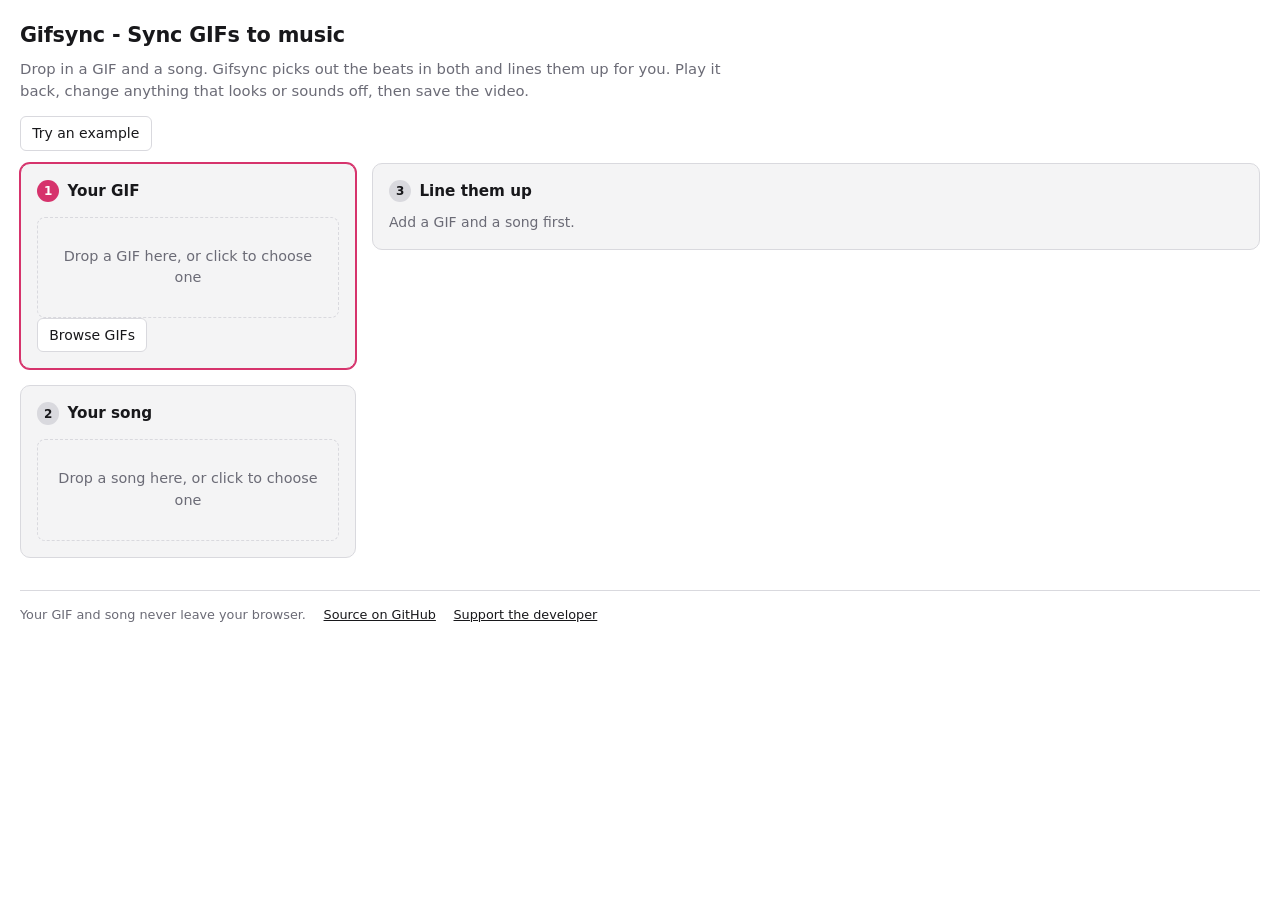
==== commit 08fa80aa: "Gather the support link, the source link and a privacy note into a footer" ====
--- a/docs/index.html
+++ b/docs/index.html
@@ -4,26 +4,6 @@
 <meta charset="utf-8">
 <meta name="viewport" content="width=device-width,initial-scale=1">
 <title>Gifsync - Sync GIFs to music</title>
-
-<!-- Page views only. Nothing about the gif or the song is measured or sent anywhere: both
-     are decoded, retimed and encoded in this tab and never leave it. Off a file:// url
-     there is nothing to count and the request would only error, so it is not loaded. -->
-<script>
-const ANALYTICS_ID = "G-XXXXXXXXXX";
-
-if (location.protocol.startsWith("http") && !ANALYTICS_ID.includes("XXX")) {
-  const tag = document.createElement("script");
-  tag.async = true;
-  tag.src = `https://www.googletagmanager.com/gtag/js?id=${ANALYTICS_ID}`;
-  document.head.append(tag);
-
-  window.dataLayer = window.dataLayer || [];
-  window.gtag = function () { dataLayer.push(arguments); };
-  gtag("js", new Date());
-  gtag("config", ANALYTICS_ID);
-}
-</script>
-
 <style>
 :root {
   --bg: #ffffff; --panel: #f4f4f5; --line: #d9d9de; --ink: #18181b;
@@ -46,7 +26,11 @@
 header { max-width: 78rem; margin: 0 auto; padding: 1.25rem 0 .75rem; }
 h1 { font-size: 1.3rem; margin: 0 0 .4rem; letter-spacing: -.01em; }
 #intro { margin: 0; max-width: 46rem; color: var(--dim); font-size: .925rem; }
-#intro a { color: var(--ink); }
+footer {
+  max-width: 78rem; margin: 2rem auto 0; padding-top: .9rem; border-top: 1px solid var(--line);
+  display: flex; flex-wrap: wrap; gap: .4rem 1.1rem; font-size: .8rem; color: var(--dim);
+}
+footer a { color: var(--ink); }
 header .row { margin-top: .9rem; }
 kbd {
   font: inherit; font-family: var(--mono); font-size: .8em; padding: .05em .35em;
@@ -158,6 +142,7 @@
 .make { justify-content: flex-end; }
 .hits { margin-top: .9rem; }
 /* the legend is already a dense line of small text; the fold needs air under it */
+details.spaced { margin-top: 1.1rem; }
 
 #gifCredit { margin-top: .6rem; }
 #gifCredit:empty { display: none; }
@@ -221,9 +206,7 @@
 <header>
   <h1>Gifsync - Sync GIFs to music</h1>
   <p id="intro">Drop in a GIF and a song. Gifsync picks out the beats in both and lines them up
-  for you. Play it back, change anything that looks or sounds off, then save the video.
-  Like it? <a href="https://ko-fi.com/patricio_" target="_blank" rel="noopener">Support the
-  developer</a>.</p>
+  for you. Play it back, change anything that looks or sounds off, then save the video.</p>
   <div class="row">
     <button id="exampleBtn">Try an example</button>
     <span class="say" id="exampleNote"></span>
@@ -256,7 +239,7 @@
     <div id="beatStrip"></div>
     <div class="say" id="beatList"></div>
     <details class="more">
-      <summary>Change beat frames by hand</summary>
+      <summary>Change them by hand</summary>
       <canvas id="frameCanvas"></canvas>
       <div class="row">
         <button id="prevBtn">&#9664;</button>
@@ -321,25 +304,6 @@
       </div>
       <div class="say" id="estimateNote"></div>
       <div class="say" id="timingSummary"></div>
-      <details class="more">
-        <summary>More controls</summary>
-        <div class="row">
-          <button id="tapBtn">Tap the tempo</button>
-          <span id="tapBeatWrap"><button id="tapBeatBtn">Tap a beat (B)</button></span>
-          <button id="undoBeatBtn">Undo</button>
-          <button id="clearBeatsBtn">Clear all beats</button>
-        </div>
-        <div class="row">
-          <label>Between beats
-            <select id="interpolation">
-              <option value="linear">even</option>
-              <option value="quadratic">ease in and out</option>
-              <option value="cubic">ease in and out more</option>
-            </select>
-          </label>
-          <label><input type="checkbox" id="clickTrack"> Play a click on each beat</label>
-        </div>
-      </details>
     </div>
   </div>
 
@@ -349,7 +313,7 @@
     <div class="row legend">
       <span><svg class="glyph g-mark" viewBox="0 0 12 18" aria-hidden="true">
         <line x1="6" y1="0" x2="6" y2="18" stroke="currentColor" stroke-width="2"/></svg>
-        beats in the song</span>
+        beats you marked in the song</span>
       <span><svg class="glyph g-grid" viewBox="0 0 12 18" aria-hidden="true">
         <polygon points="1,18 11,18 6,9" fill="currentColor"/></svg>
         where the gif's beat frames land</span>
@@ -371,6 +335,26 @@
     </label>
   </div>
 
+  <details class="more spaced">
+    <summary>More controls</summary>
+    <div class="row">
+      <button id="tapBtn">Tap the tempo</button>
+      <span id="tapBeatWrap"><button id="tapBeatBtn">Tap a beat (B)</button></span>
+      <button id="undoBeatBtn">Undo</button>
+      <button id="clearBeatsBtn">Clear all beats</button>
+    </div>
+    <div class="row">
+      <label>Between beats
+        <select id="interpolation">
+          <option value="linear">even</option>
+          <option value="quadratic">ease in and out</option>
+          <option value="cubic">ease in and out more</option>
+        </select>
+      </label>
+      <label><input type="checkbox" id="clickTrack"> Play a click on each beat</label>
+      <label>Background <input type="color" id="bgColor" value="#000000"></label>
+    </div>
+  </details>
   <div class="row make">
     <button id="renderBrowserBtn" class="primary">Make the video</button>
   </div>
@@ -385,6 +369,12 @@
 </div>
 
 </main>
+
+<footer>
+  <span>Your GIF and song never leave your browser.</span>
+  <a href="https://github.com/p3zo/gifsync" target="_blank" rel="noopener">Source on GitHub</a>
+  <a href="https://ko-fi.com/patricio_" target="_blank" rel="noopener">Support the developer</a>
+</footer>
 
 <dialog id="picker">
   <div class="pickerhead">
@@ -721,10 +711,10 @@
 }
 
 // No browser's video encoder will keep an alpha channel, so a transparent pixel has to
-// become some colour on the way into the mp4. Everything that shows a frame paints black
-// first, so what the preview shows is what the render produces.
+// become some colour on the way into the mp4. Everything that shows a frame paints that
+// colour first, so what the preview shows is what the render produces.
 function paintFrame(ctx, frame, width, height) {
-  ctx.fillStyle = "#000000";
+  ctx.fillStyle = $("bgColor").value;
   ctx.fillRect(0, 0, width, height);
   ctx.drawImage(state.frames[frame], 0, 0);
 }
@@ -1314,6 +1304,8 @@
 }
 
 $("tapBeatBtn").onclick = tapBeat;
+
+$("bgColor").oninput = () => { drawFrame(); refresh(); };
 
 /* -------------------------------------------------------------- click track */
 
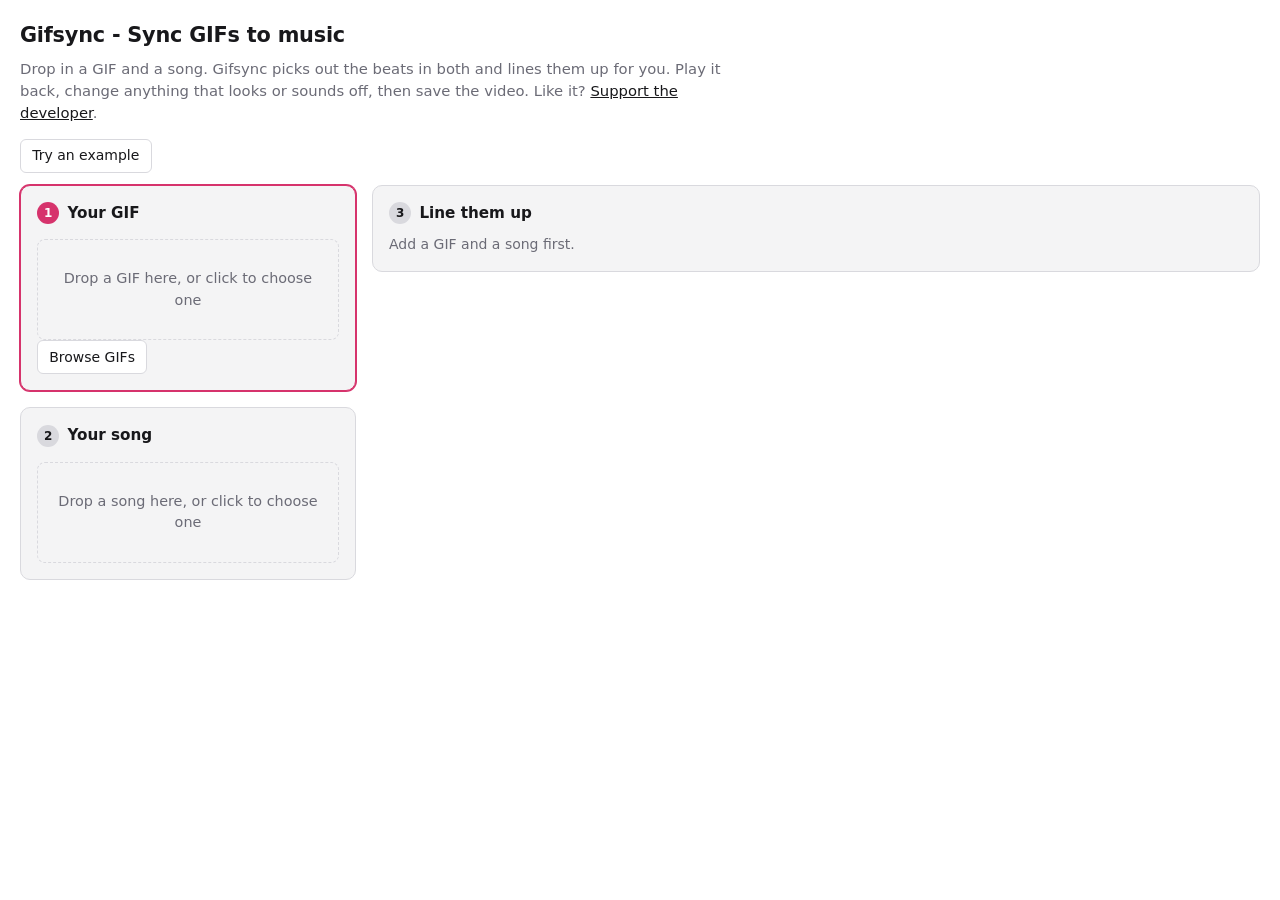
==== commit c31b635b: "Set the analytics measurement ID" ====
--- a/docs/index.html
+++ b/docs/index.html
@@ -4,6 +4,26 @@
 <meta charset="utf-8">
 <meta name="viewport" content="width=device-width,initial-scale=1">
 <title>Gifsync - Sync GIFs to music</title>
+
+<!-- Page views only. Nothing about the gif or the song is measured or sent anywhere: both
+     are decoded, retimed and encoded in this tab and never leave it. Off a file:// url
+     there is nothing to count and the request would only error, so it is not loaded. -->
+<script>
+const ANALYTICS_ID = "G-DXECQPY3E4";
+
+if (location.protocol.startsWith("http")) {
+  const tag = document.createElement("script");
+  tag.async = true;
+  tag.src = `https://www.googletagmanager.com/gtag/js?id=${ANALYTICS_ID}`;
+  document.head.append(tag);
+
+  window.dataLayer = window.dataLayer || [];
+  window.gtag = function () { dataLayer.push(arguments); };
+  gtag("js", new Date());
+  gtag("config", ANALYTICS_ID);
+}
+</script>
+
 <style>
 :root {
   --bg: #ffffff; --panel: #f4f4f5; --line: #d9d9de; --ink: #18181b;
@@ -26,11 +46,7 @@
 header { max-width: 78rem; margin: 0 auto; padding: 1.25rem 0 .75rem; }
 h1 { font-size: 1.3rem; margin: 0 0 .4rem; letter-spacing: -.01em; }
 #intro { margin: 0; max-width: 46rem; color: var(--dim); font-size: .925rem; }
-footer {
-  max-width: 78rem; margin: 2rem auto 0; padding-top: .9rem; border-top: 1px solid var(--line);
-  display: flex; flex-wrap: wrap; gap: .4rem 1.1rem; font-size: .8rem; color: var(--dim);
-}
-footer a { color: var(--ink); }
+#intro a { color: var(--ink); }
 header .row { margin-top: .9rem; }
 kbd {
   font: inherit; font-family: var(--mono); font-size: .8em; padding: .05em .35em;
@@ -142,7 +158,6 @@
 .make { justify-content: flex-end; }
 .hits { margin-top: .9rem; }
 /* the legend is already a dense line of small text; the fold needs air under it */
-details.spaced { margin-top: 1.1rem; }
 
 #gifCredit { margin-top: .6rem; }
 #gifCredit:empty { display: none; }
@@ -206,7 +221,9 @@
 <header>
   <h1>Gifsync - Sync GIFs to music</h1>
   <p id="intro">Drop in a GIF and a song. Gifsync picks out the beats in both and lines them up
-  for you. Play it back, change anything that looks or sounds off, then save the video.</p>
+  for you. Play it back, change anything that looks or sounds off, then save the video.
+  Like it? <a href="https://ko-fi.com/patricio_" target="_blank" rel="noopener">Support the
+  developer</a>.</p>
   <div class="row">
     <button id="exampleBtn">Try an example</button>
     <span class="say" id="exampleNote"></span>
@@ -239,7 +256,7 @@
     <div id="beatStrip"></div>
     <div class="say" id="beatList"></div>
     <details class="more">
-      <summary>Change them by hand</summary>
+      <summary>Change beat frames by hand</summary>
       <canvas id="frameCanvas"></canvas>
       <div class="row">
         <button id="prevBtn">&#9664;</button>
@@ -304,6 +321,25 @@
       </div>
       <div class="say" id="estimateNote"></div>
       <div class="say" id="timingSummary"></div>
+      <details class="more">
+        <summary>More controls</summary>
+        <div class="row">
+          <button id="tapBtn">Tap the tempo</button>
+          <span id="tapBeatWrap"><button id="tapBeatBtn">Tap a beat (B)</button></span>
+          <button id="undoBeatBtn">Undo</button>
+          <button id="clearBeatsBtn">Clear all beats</button>
+        </div>
+        <div class="row">
+          <label>Between beats
+            <select id="interpolation">
+              <option value="linear">even</option>
+              <option value="quadratic">ease in and out</option>
+              <option value="cubic">ease in and out more</option>
+            </select>
+          </label>
+          <label><input type="checkbox" id="clickTrack"> Play a click on each beat</label>
+        </div>
+      </details>
     </div>
   </div>
 
@@ -313,7 +349,7 @@
     <div class="row legend">
       <span><svg class="glyph g-mark" viewBox="0 0 12 18" aria-hidden="true">
         <line x1="6" y1="0" x2="6" y2="18" stroke="currentColor" stroke-width="2"/></svg>
-        beats you marked in the song</span>
+        beats in the song</span>
       <span><svg class="glyph g-grid" viewBox="0 0 12 18" aria-hidden="true">
         <polygon points="1,18 11,18 6,9" fill="currentColor"/></svg>
         where the gif's beat frames land</span>
@@ -335,26 +371,6 @@
     </label>
   </div>
 
-  <details class="more spaced">
-    <summary>More controls</summary>
-    <div class="row">
-      <button id="tapBtn">Tap the tempo</button>
-      <span id="tapBeatWrap"><button id="tapBeatBtn">Tap a beat (B)</button></span>
-      <button id="undoBeatBtn">Undo</button>
-      <button id="clearBeatsBtn">Clear all beats</button>
-    </div>
-    <div class="row">
-      <label>Between beats
-        <select id="interpolation">
-          <option value="linear">even</option>
-          <option value="quadratic">ease in and out</option>
-          <option value="cubic">ease in and out more</option>
-        </select>
-      </label>
-      <label><input type="checkbox" id="clickTrack"> Play a click on each beat</label>
-      <label>Background <input type="color" id="bgColor" value="#000000"></label>
-    </div>
-  </details>
   <div class="row make">
     <button id="renderBrowserBtn" class="primary">Make the video</button>
   </div>
@@ -369,12 +385,6 @@
 </div>
 
 </main>
-
-<footer>
-  <span>Your GIF and song never leave your browser.</span>
-  <a href="https://github.com/p3zo/gifsync" target="_blank" rel="noopener">Source on GitHub</a>
-  <a href="https://ko-fi.com/patricio_" target="_blank" rel="noopener">Support the developer</a>
-</footer>
 
 <dialog id="picker">
   <div class="pickerhead">
@@ -711,10 +721,10 @@
 }
 
 // No browser's video encoder will keep an alpha channel, so a transparent pixel has to
-// become some colour on the way into the mp4. Everything that shows a frame paints that
-// colour first, so what the preview shows is what the render produces.
+// become some colour on the way into the mp4. Everything that shows a frame paints black
+// first, so what the preview shows is what the render produces.
 function paintFrame(ctx, frame, width, height) {
-  ctx.fillStyle = $("bgColor").value;
+  ctx.fillStyle = "#000000";
   ctx.fillRect(0, 0, width, height);
   ctx.drawImage(state.frames[frame], 0, 0);
 }
@@ -1304,8 +1314,6 @@
 }
 
 $("tapBeatBtn").onclick = tapBeat;
-
-$("bgColor").oninput = () => { drawFrame(); refresh(); };
 
 /* -------------------------------------------------------------- click track */
 
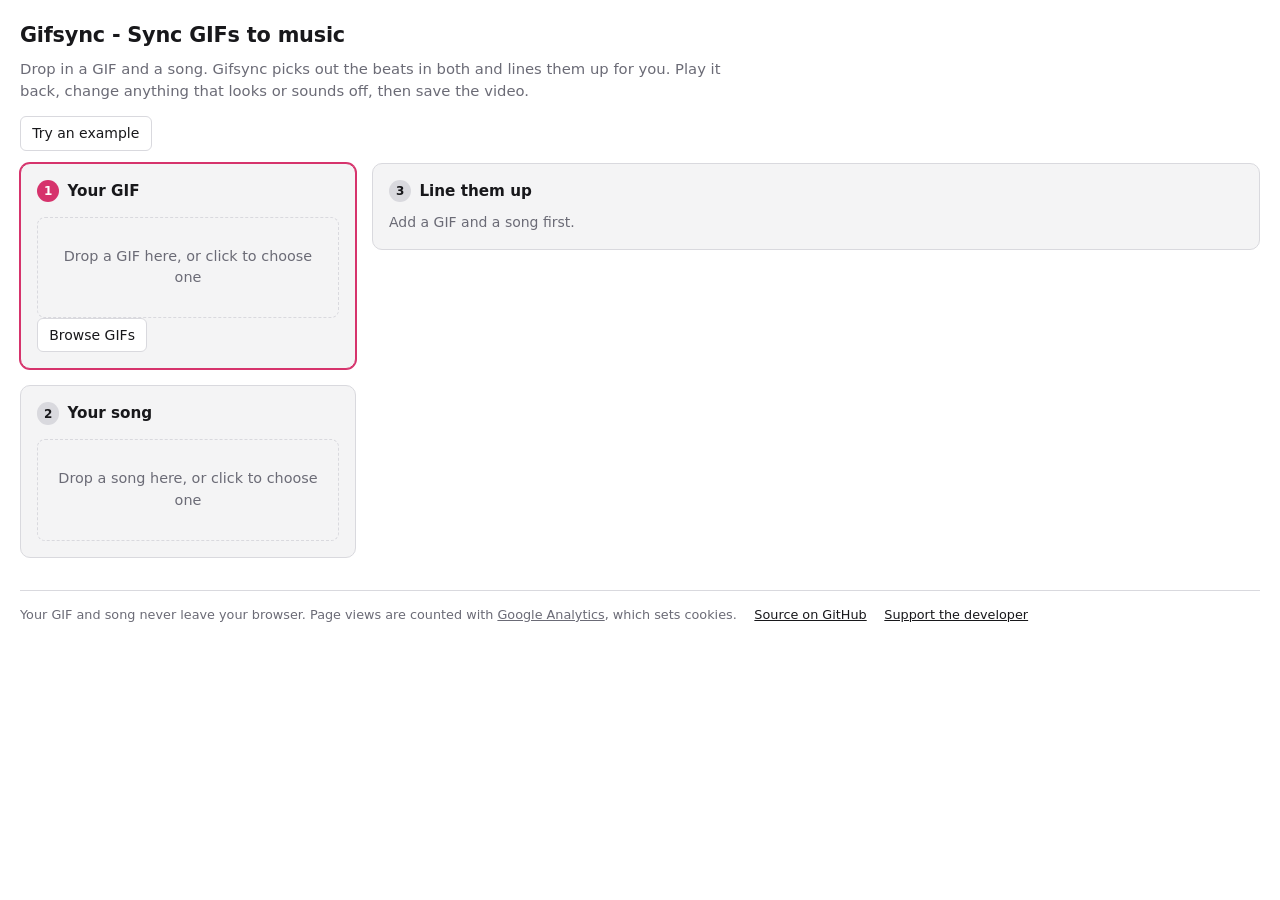
==== commit b3c12ced: "Say in the footer that page views are counted" ====
--- a/docs/index.html
+++ b/docs/index.html
@@ -4,26 +4,6 @@
 <meta charset="utf-8">
 <meta name="viewport" content="width=device-width,initial-scale=1">
 <title>Gifsync - Sync GIFs to music</title>
-
-<!-- Page views only. Nothing about the gif or the song is measured or sent anywhere: both
-     are decoded, retimed and encoded in this tab and never leave it. Off a file:// url
-     there is nothing to count and the request would only error, so it is not loaded. -->
-<script>
-const ANALYTICS_ID = "G-DXECQPY3E4";
-
-if (location.protocol.startsWith("http")) {
-  const tag = document.createElement("script");
-  tag.async = true;
-  tag.src = `https://www.googletagmanager.com/gtag/js?id=${ANALYTICS_ID}`;
-  document.head.append(tag);
-
-  window.dataLayer = window.dataLayer || [];
-  window.gtag = function () { dataLayer.push(arguments); };
-  gtag("js", new Date());
-  gtag("config", ANALYTICS_ID);
-}
-</script>
-
 <style>
 :root {
   --bg: #ffffff; --panel: #f4f4f5; --line: #d9d9de; --ink: #18181b;
@@ -46,7 +26,12 @@
 header { max-width: 78rem; margin: 0 auto; padding: 1.25rem 0 .75rem; }
 h1 { font-size: 1.3rem; margin: 0 0 .4rem; letter-spacing: -.01em; }
 #intro { margin: 0; max-width: 46rem; color: var(--dim); font-size: .925rem; }
-#intro a { color: var(--ink); }
+footer {
+  max-width: 78rem; margin: 2rem auto 0; padding-top: .9rem; border-top: 1px solid var(--line);
+  display: flex; flex-wrap: wrap; gap: .4rem 1.1rem; font-size: .8rem; color: var(--dim);
+}
+footer a { color: var(--ink); }
+footer span a { color: inherit; }
 header .row { margin-top: .9rem; }
 kbd {
   font: inherit; font-family: var(--mono); font-size: .8em; padding: .05em .35em;
@@ -158,6 +143,7 @@
 .make { justify-content: flex-end; }
 .hits { margin-top: .9rem; }
 /* the legend is already a dense line of small text; the fold needs air under it */
+details.spaced { margin-top: 1.1rem; }
 
 #gifCredit { margin-top: .6rem; }
 #gifCredit:empty { display: none; }
@@ -221,9 +207,7 @@
 <header>
   <h1>Gifsync - Sync GIFs to music</h1>
   <p id="intro">Drop in a GIF and a song. Gifsync picks out the beats in both and lines them up
-  for you. Play it back, change anything that looks or sounds off, then save the video.
-  Like it? <a href="https://ko-fi.com/patricio_" target="_blank" rel="noopener">Support the
-  developer</a>.</p>
+  for you. Play it back, change anything that looks or sounds off, then save the video.</p>
   <div class="row">
     <button id="exampleBtn">Try an example</button>
     <span class="say" id="exampleNote"></span>
@@ -256,7 +240,7 @@
     <div id="beatStrip"></div>
     <div class="say" id="beatList"></div>
     <details class="more">
-      <summary>Change beat frames by hand</summary>
+      <summary>Change them by hand</summary>
       <canvas id="frameCanvas"></canvas>
       <div class="row">
         <button id="prevBtn">&#9664;</button>
@@ -321,25 +305,6 @@
       </div>
       <div class="say" id="estimateNote"></div>
       <div class="say" id="timingSummary"></div>
-      <details class="more">
-        <summary>More controls</summary>
-        <div class="row">
-          <button id="tapBtn">Tap the tempo</button>
-          <span id="tapBeatWrap"><button id="tapBeatBtn">Tap a beat (B)</button></span>
-          <button id="undoBeatBtn">Undo</button>
-          <button id="clearBeatsBtn">Clear all beats</button>
-        </div>
-        <div class="row">
-          <label>Between beats
-            <select id="interpolation">
-              <option value="linear">even</option>
-              <option value="quadratic">ease in and out</option>
-              <option value="cubic">ease in and out more</option>
-            </select>
-          </label>
-          <label><input type="checkbox" id="clickTrack"> Play a click on each beat</label>
-        </div>
-      </details>
     </div>
   </div>
 
@@ -349,7 +314,7 @@
     <div class="row legend">
       <span><svg class="glyph g-mark" viewBox="0 0 12 18" aria-hidden="true">
         <line x1="6" y1="0" x2="6" y2="18" stroke="currentColor" stroke-width="2"/></svg>
-        beats in the song</span>
+        beats you marked in the song</span>
       <span><svg class="glyph g-grid" viewBox="0 0 12 18" aria-hidden="true">
         <polygon points="1,18 11,18 6,9" fill="currentColor"/></svg>
         where the gif's beat frames land</span>
@@ -371,6 +336,26 @@
     </label>
   </div>
 
+  <details class="more spaced">
+    <summary>More controls</summary>
+    <div class="row">
+      <button id="tapBtn">Tap the tempo</button>
+      <span id="tapBeatWrap"><button id="tapBeatBtn">Tap a beat (B)</button></span>
+      <button id="undoBeatBtn">Undo</button>
+      <button id="clearBeatsBtn">Clear all beats</button>
+    </div>
+    <div class="row">
+      <label>Between beats
+        <select id="interpolation">
+          <option value="linear">even</option>
+          <option value="quadratic">ease in and out</option>
+          <option value="cubic">ease in and out more</option>
+        </select>
+      </label>
+      <label><input type="checkbox" id="clickTrack"> Play a click on each beat</label>
+      <label>Background <input type="color" id="bgColor" value="#000000"></label>
+    </div>
+  </details>
   <div class="row make">
     <button id="renderBrowserBtn" class="primary">Make the video</button>
   </div>
@@ -385,6 +370,14 @@
 </div>
 
 </main>
+
+<footer>
+  <span>Your GIF and song never leave your browser. Page views are counted with <a
+    href="https://policies.google.com/technologies/partner-sites" target="_blank"
+    rel="noopener">Google Analytics</a>, which sets cookies.</span>
+  <a href="https://github.com/p3zo/gifsync" target="_blank" rel="noopener">Source on GitHub</a>
+  <a href="https://ko-fi.com/patricio_" target="_blank" rel="noopener">Support the developer</a>
+</footer>
 
 <dialog id="picker">
   <div class="pickerhead">
@@ -721,10 +714,10 @@
 }
 
 // No browser's video encoder will keep an alpha channel, so a transparent pixel has to
-// become some colour on the way into the mp4. Everything that shows a frame paints black
-// first, so what the preview shows is what the render produces.
+// become some colour on the way into the mp4. Everything that shows a frame paints that
+// colour first, so what the preview shows is what the render produces.
 function paintFrame(ctx, frame, width, height) {
-  ctx.fillStyle = "#000000";
+  ctx.fillStyle = $("bgColor").value;
   ctx.fillRect(0, 0, width, height);
   ctx.drawImage(state.frames[frame], 0, 0);
 }
@@ -1314,6 +1307,8 @@
 }
 
 $("tapBeatBtn").onclick = tapBeat;
+
+$("bgColor").oninput = () => { drawFrame(); refresh(); };
 
 /* -------------------------------------------------------------- click track */
 
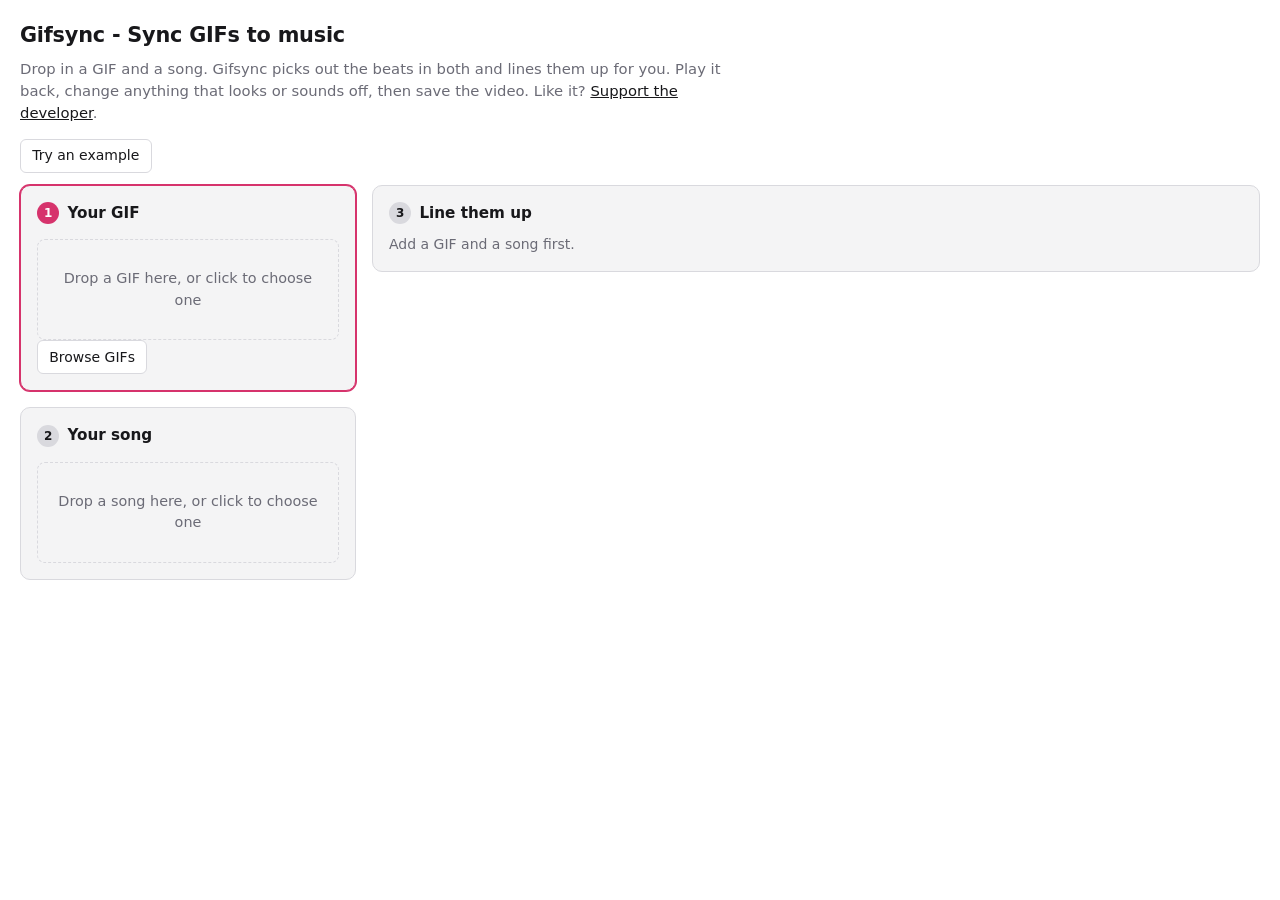
==== commit fc87c2cd: "Merge pull request #18 from p3zo/feature/tidy-controls Tidy the controls, and an analytics tag" ====
--- a/docs/index.html
+++ b/docs/index.html
@@ -4,6 +4,26 @@
 <meta charset="utf-8">
 <meta name="viewport" content="width=device-width,initial-scale=1">
 <title>Gifsync - Sync GIFs to music</title>
+
+<!-- Page views only. Nothing about the gif or the song is measured or sent anywhere: both
+     are decoded, retimed and encoded in this tab and never leave it. Off a file:// url
+     there is nothing to count and the request would only error, so it is not loaded. -->
+<script>
+const ANALYTICS_ID = "G-DXECQPY3E4";
+
+if (location.protocol.startsWith("http")) {
+  const tag = document.createElement("script");
+  tag.async = true;
+  tag.src = `https://www.googletagmanager.com/gtag/js?id=${ANALYTICS_ID}`;
+  document.head.append(tag);
+
+  window.dataLayer = window.dataLayer || [];
+  window.gtag = function () { dataLayer.push(arguments); };
+  gtag("js", new Date());
+  gtag("config", ANALYTICS_ID);
+}
+</script>
+
 <style>
 :root {
   --bg: #ffffff; --panel: #f4f4f5; --line: #d9d9de; --ink: #18181b;
@@ -26,12 +46,7 @@
 header { max-width: 78rem; margin: 0 auto; padding: 1.25rem 0 .75rem; }
 h1 { font-size: 1.3rem; margin: 0 0 .4rem; letter-spacing: -.01em; }
 #intro { margin: 0; max-width: 46rem; color: var(--dim); font-size: .925rem; }
-footer {
-  max-width: 78rem; margin: 2rem auto 0; padding-top: .9rem; border-top: 1px solid var(--line);
-  display: flex; flex-wrap: wrap; gap: .4rem 1.1rem; font-size: .8rem; color: var(--dim);
-}
-footer a { color: var(--ink); }
-footer span a { color: inherit; }
+#intro a { color: var(--ink); }
 header .row { margin-top: .9rem; }
 kbd {
   font: inherit; font-family: var(--mono); font-size: .8em; padding: .05em .35em;
@@ -143,7 +158,6 @@
 .make { justify-content: flex-end; }
 .hits { margin-top: .9rem; }
 /* the legend is already a dense line of small text; the fold needs air under it */
-details.spaced { margin-top: 1.1rem; }
 
 #gifCredit { margin-top: .6rem; }
 #gifCredit:empty { display: none; }
@@ -207,7 +221,9 @@
 <header>
   <h1>Gifsync - Sync GIFs to music</h1>
   <p id="intro">Drop in a GIF and a song. Gifsync picks out the beats in both and lines them up
-  for you. Play it back, change anything that looks or sounds off, then save the video.</p>
+  for you. Play it back, change anything that looks or sounds off, then save the video.
+  Like it? <a href="https://ko-fi.com/patricio_" target="_blank" rel="noopener">Support the
+  developer</a>.</p>
   <div class="row">
     <button id="exampleBtn">Try an example</button>
     <span class="say" id="exampleNote"></span>
@@ -240,7 +256,7 @@
     <div id="beatStrip"></div>
     <div class="say" id="beatList"></div>
     <details class="more">
-      <summary>Change them by hand</summary>
+      <summary>Change beat frames by hand</summary>
       <canvas id="frameCanvas"></canvas>
       <div class="row">
         <button id="prevBtn">&#9664;</button>
@@ -305,6 +321,25 @@
       </div>
       <div class="say" id="estimateNote"></div>
       <div class="say" id="timingSummary"></div>
+      <details class="more">
+        <summary>More controls</summary>
+        <div class="row">
+          <button id="tapBtn">Tap the tempo</button>
+          <span id="tapBeatWrap"><button id="tapBeatBtn">Tap a beat (B)</button></span>
+          <button id="undoBeatBtn">Undo</button>
+          <button id="clearBeatsBtn">Clear all beats</button>
+        </div>
+        <div class="row">
+          <label>Between beats
+            <select id="interpolation">
+              <option value="linear">even</option>
+              <option value="quadratic">ease in and out</option>
+              <option value="cubic">ease in and out more</option>
+            </select>
+          </label>
+          <label><input type="checkbox" id="clickTrack"> Play a click on each beat</label>
+        </div>
+      </details>
     </div>
   </div>
 
@@ -314,7 +349,7 @@
     <div class="row legend">
       <span><svg class="glyph g-mark" viewBox="0 0 12 18" aria-hidden="true">
         <line x1="6" y1="0" x2="6" y2="18" stroke="currentColor" stroke-width="2"/></svg>
-        beats you marked in the song</span>
+        beats in the song</span>
       <span><svg class="glyph g-grid" viewBox="0 0 12 18" aria-hidden="true">
         <polygon points="1,18 11,18 6,9" fill="currentColor"/></svg>
         where the gif's beat frames land</span>
@@ -336,26 +371,6 @@
     </label>
   </div>
 
-  <details class="more spaced">
-    <summary>More controls</summary>
-    <div class="row">
-      <button id="tapBtn">Tap the tempo</button>
-      <span id="tapBeatWrap"><button id="tapBeatBtn">Tap a beat (B)</button></span>
-      <button id="undoBeatBtn">Undo</button>
-      <button id="clearBeatsBtn">Clear all beats</button>
-    </div>
-    <div class="row">
-      <label>Between beats
-        <select id="interpolation">
-          <option value="linear">even</option>
-          <option value="quadratic">ease in and out</option>
-          <option value="cubic">ease in and out more</option>
-        </select>
-      </label>
-      <label><input type="checkbox" id="clickTrack"> Play a click on each beat</label>
-      <label>Background <input type="color" id="bgColor" value="#000000"></label>
-    </div>
-  </details>
   <div class="row make">
     <button id="renderBrowserBtn" class="primary">Make the video</button>
   </div>
@@ -370,14 +385,6 @@
 </div>
 
 </main>
-
-<footer>
-  <span>Your GIF and song never leave your browser. Page views are counted with <a
-    href="https://policies.google.com/technologies/partner-sites" target="_blank"
-    rel="noopener">Google Analytics</a>, which sets cookies.</span>
-  <a href="https://github.com/p3zo/gifsync" target="_blank" rel="noopener">Source on GitHub</a>
-  <a href="https://ko-fi.com/patricio_" target="_blank" rel="noopener">Support the developer</a>
-</footer>
 
 <dialog id="picker">
   <div class="pickerhead">
@@ -714,10 +721,10 @@
 }
 
 // No browser's video encoder will keep an alpha channel, so a transparent pixel has to
-// become some colour on the way into the mp4. Everything that shows a frame paints that
-// colour first, so what the preview shows is what the render produces.
+// become some colour on the way into the mp4. Everything that shows a frame paints black
+// first, so what the preview shows is what the render produces.
 function paintFrame(ctx, frame, width, height) {
-  ctx.fillStyle = $("bgColor").value;
+  ctx.fillStyle = "#000000";
   ctx.fillRect(0, 0, width, height);
   ctx.drawImage(state.frames[frame], 0, 0);
 }
@@ -1307,8 +1314,6 @@
 }
 
 $("tapBeatBtn").onclick = tapBeat;
-
-$("bgColor").oninput = () => { drawFrame(); refresh(); };
 
 /* -------------------------------------------------------------- click track */
 
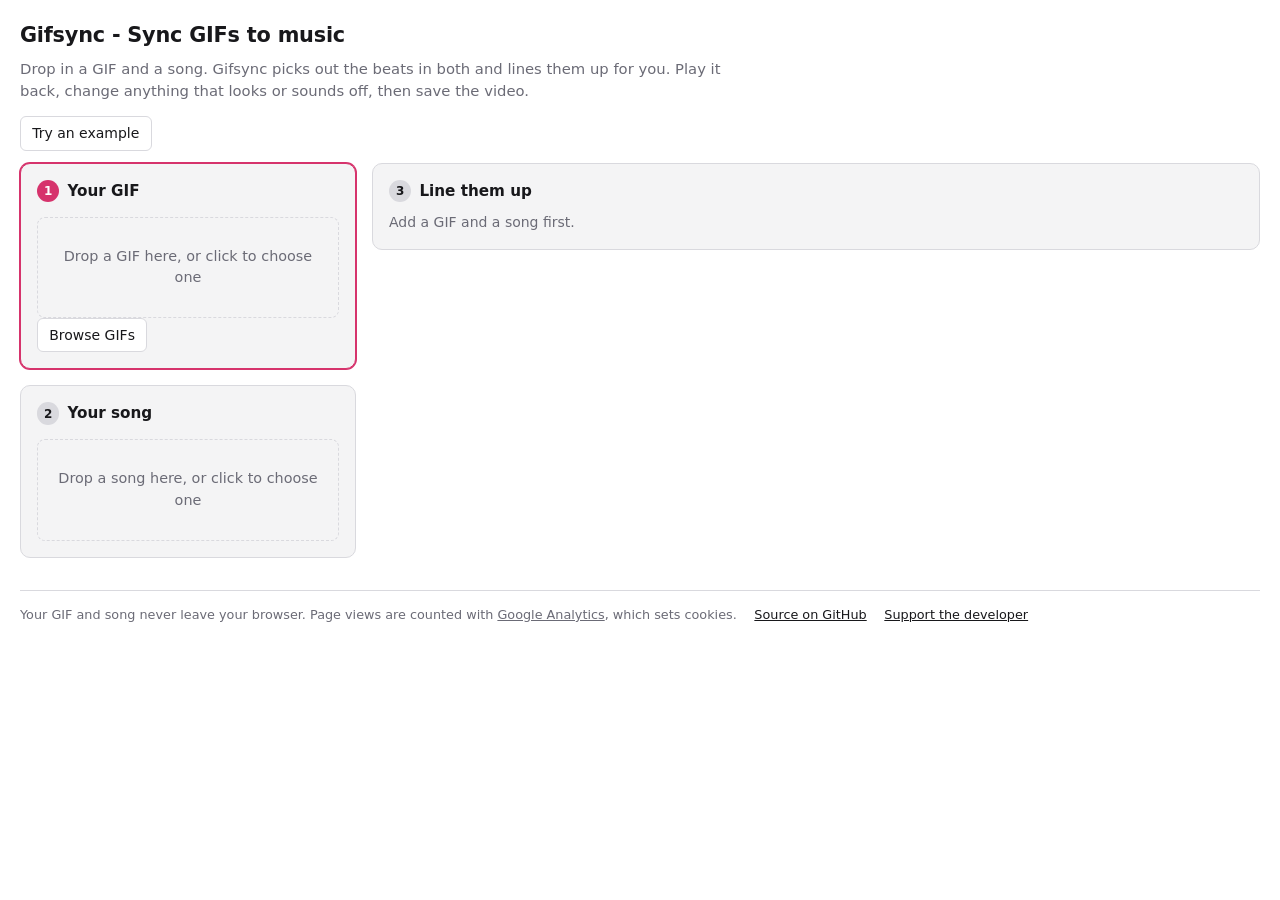
==== commit 5da22bae: "Merge pull request #19 from p3zo/feature/page-footer Put the source link, privacy note and support l" ====
--- a/docs/index.html
+++ b/docs/index.html
@@ -46,7 +46,12 @@
 header { max-width: 78rem; margin: 0 auto; padding: 1.25rem 0 .75rem; }
 h1 { font-size: 1.3rem; margin: 0 0 .4rem; letter-spacing: -.01em; }
 #intro { margin: 0; max-width: 46rem; color: var(--dim); font-size: .925rem; }
-#intro a { color: var(--ink); }
+footer {
+  max-width: 78rem; margin: 2rem auto 0; padding-top: .9rem; border-top: 1px solid var(--line);
+  display: flex; flex-wrap: wrap; gap: .4rem 1.1rem; font-size: .8rem; color: var(--dim);
+}
+footer a { color: var(--ink); }
+footer span a { color: inherit; }
 header .row { margin-top: .9rem; }
 kbd {
   font: inherit; font-family: var(--mono); font-size: .8em; padding: .05em .35em;
@@ -221,9 +226,7 @@
 <header>
   <h1>Gifsync - Sync GIFs to music</h1>
   <p id="intro">Drop in a GIF and a song. Gifsync picks out the beats in both and lines them up
-  for you. Play it back, change anything that looks or sounds off, then save the video.
-  Like it? <a href="https://ko-fi.com/patricio_" target="_blank" rel="noopener">Support the
-  developer</a>.</p>
+  for you. Play it back, change anything that looks or sounds off, then save the video.</p>
   <div class="row">
     <button id="exampleBtn">Try an example</button>
     <span class="say" id="exampleNote"></span>
@@ -386,6 +389,14 @@
 
 </main>
 
+<footer>
+  <span>Your GIF and song never leave your browser. Page views are counted with <a
+    href="https://policies.google.com/technologies/partner-sites" target="_blank"
+    rel="noopener">Google Analytics</a>, which sets cookies.</span>
+  <a href="https://github.com/p3zo/gifsync" target="_blank" rel="noopener">Source on GitHub</a>
+  <a href="https://ko-fi.com/patricio_" target="_blank" rel="noopener">Support the developer</a>
+</footer>
+
 <dialog id="picker">
   <div class="pickerhead">
     <strong>Animated GIFs on Wikimedia Commons</strong>
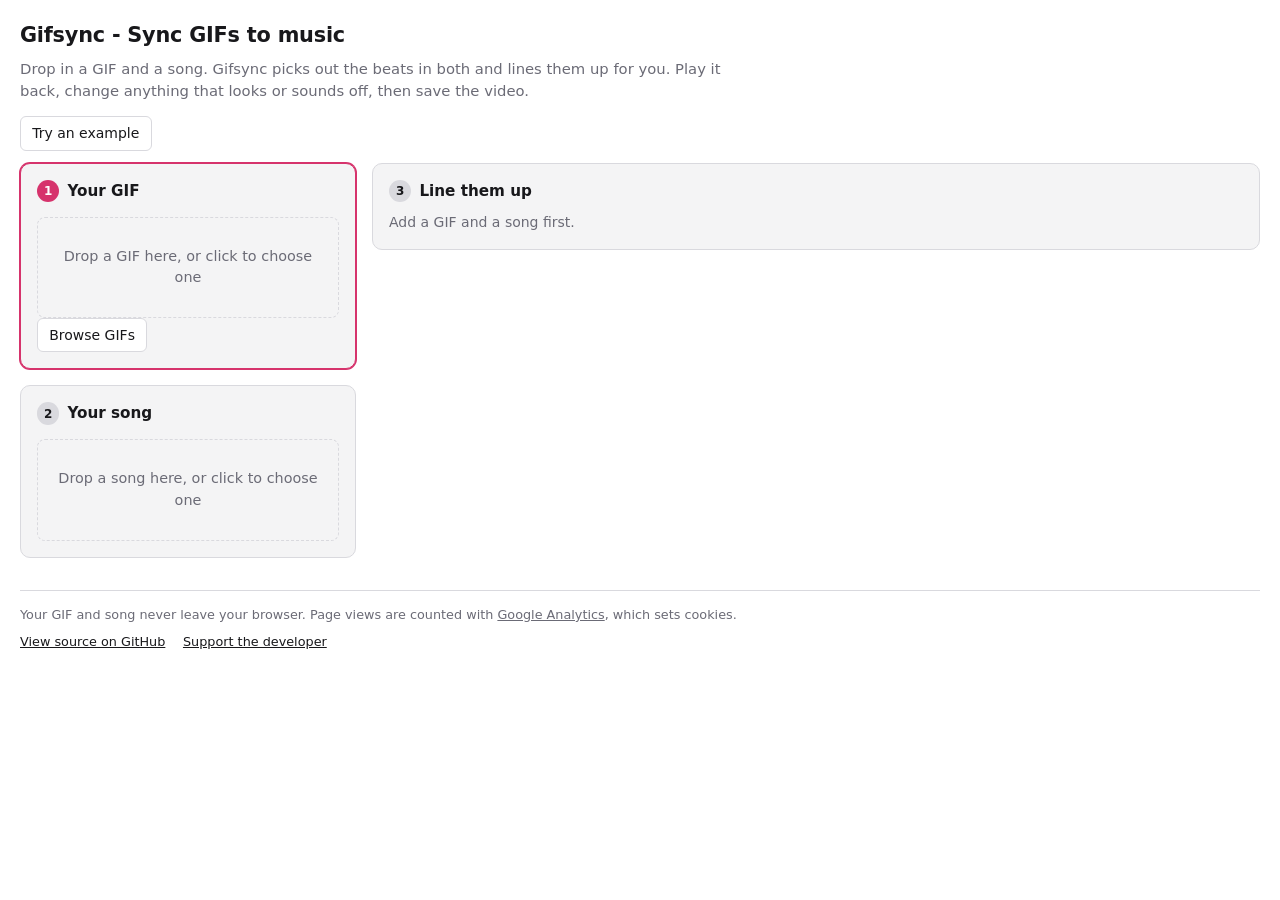
==== commit cdf422a3: "Stack the footer links under the privacy line" ====
--- a/docs/index.html
+++ b/docs/index.html
@@ -48,8 +48,9 @@
 #intro { margin: 0; max-width: 46rem; color: var(--dim); font-size: .925rem; }
 footer {
   max-width: 78rem; margin: 2rem auto 0; padding-top: .9rem; border-top: 1px solid var(--line);
-  display: flex; flex-wrap: wrap; gap: .4rem 1.1rem; font-size: .8rem; color: var(--dim);
-}
+  display: grid; justify-items: start; gap: .5rem; font-size: .8rem; color: var(--dim);
+}
+footer .links { display: flex; flex-wrap: wrap; gap: .4rem 1.1rem; }
 footer a { color: var(--ink); }
 footer span a { color: inherit; }
 header .row { margin-top: .9rem; }
@@ -393,8 +394,10 @@
   <span>Your GIF and song never leave your browser. Page views are counted with <a
     href="https://policies.google.com/technologies/partner-sites" target="_blank"
     rel="noopener">Google Analytics</a>, which sets cookies.</span>
-  <a href="https://github.com/p3zo/gifsync" target="_blank" rel="noopener">Source on GitHub</a>
-  <a href="https://ko-fi.com/patricio_" target="_blank" rel="noopener">Support the developer</a>
+  <div class="links">
+    <a href="https://github.com/p3zo/gifsync" target="_blank" rel="noopener">View source on GitHub</a>
+    <a href="https://ko-fi.com/patricio_" target="_blank" rel="noopener">Support the developer</a>
+  </div>
 </footer>
 
 <dialog id="picker">
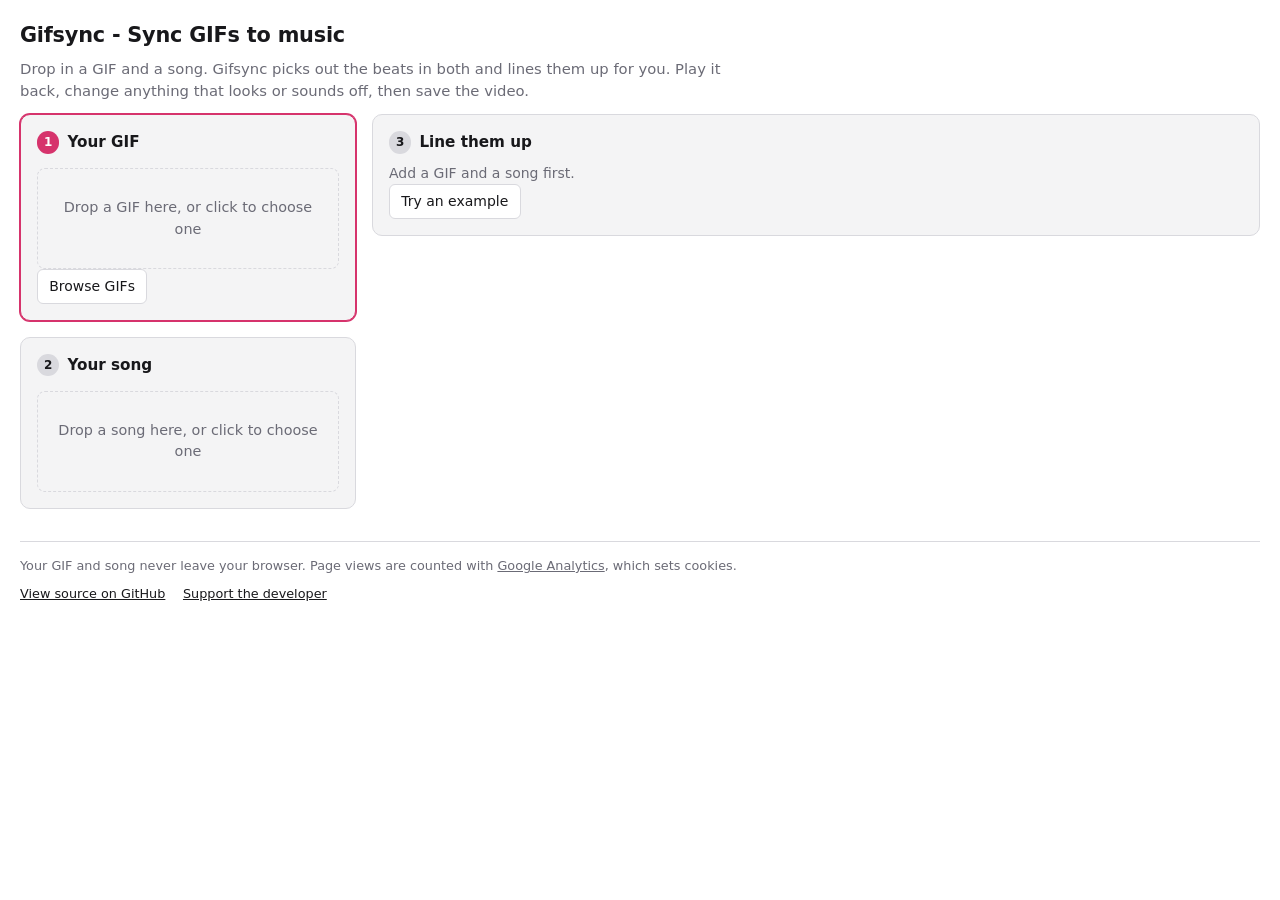
==== commit 880dc6b3: "Polish the page for a first-time visitor - give the preview a size of its own, so the result is the " ====
--- a/docs/index.html
+++ b/docs/index.html
@@ -70,7 +70,7 @@
 }
 
 .stagerow { display: flex; flex-wrap: wrap; gap: 1rem; align-items: flex-start; margin-bottom: .75rem; }
-.stagerow > :first-child { flex: none; }
+.stagerow > :first-child { flex: 0 1 auto; min-width: 0; max-width: 100%; }
 .stagecontrols { flex: 1; min-width: 13rem; display: grid; gap: .6rem; align-content: start; }
 .stagecontrols .row + .row { margin-top: 0; }
 section {
@@ -124,10 +124,22 @@
   color: var(--dim); cursor: pointer; font-size: .9rem;
 }
 .drop.over { border-color: var(--accent); color: var(--ink); }
-#frameCanvas, #previewCanvas {
+#frameCanvas {
   display: block; max-width: 100%; max-height: 220px; width: auto; image-rendering: pixelated;
-  background: repeating-conic-gradient(var(--line) 0 25%, transparent 0 50%) 0 0/16px 16px;
-  border-radius: 6px; margin-bottom: .75rem;
+  background: #000; border-radius: 6px; margin-bottom: .75rem;
+}
+/* A fixed height rather than the gif's own: at intrinsic size a 96px gif renders as a
+   thumbnail beside a full-width waveform, and the panel changes shape with every file. */
+#previewCanvas {
+  display: block; height: 15rem; width: auto; max-width: 100%; object-fit: contain;
+  image-rendering: pixelated; background: #000; border-radius: 6px; margin-bottom: .75rem;
+}
+/* Stacked into one column there is no second column to leave room for, so the picture
+   takes the width it is given and keeps its shape rather than sitting in letterbox bars. */
+@media (max-width: 40rem) {
+  /* the wrapper is content-sized by default, which would make 100% mean "the gif's own width" */
+  .stagerow > :first-child { width: 100%; }
+  #previewCanvas { width: 100%; height: auto; max-height: 60vh; }
 }
 #frameCanvas[hidden], #previewCanvas[hidden] { display: none; }
 #strip { display: flex; gap: 3px; overflow-x: auto; padding: .5rem 0; margin-top: .75rem; }
@@ -138,14 +150,16 @@
 #strip canvas.cur { border-color: var(--ink); }
 #strip canvas.beat { border-color: var(--accent); }
 #strip canvas.cur.beat { outline: 2px solid var(--ink); outline-offset: 1px; }
+/* Wrapped, not scrolled: the whole point of the strip is seeing every mark at once, and a
+   scroll box in a narrow column hides most of them behind no affordance at all. */
 #beatStrip {
-  display: flex; gap: .5rem; overflow-x: auto; padding: .6rem 0 .5rem;
+  display: flex; flex-wrap: wrap; gap: .5rem; padding: .6rem 0 .5rem;
   border-top: 1px solid var(--line); /* two thumbnail rows in a row need telling apart */
 }
 #beatStrip:empty { display: none; }
 #beatStrip figure { margin: 0; flex: none; text-align: center; cursor: pointer; }
 #beatStrip canvas {
-  height: 54px; display: block; border-radius: 3px; background: var(--bg);
+  height: 44px; display: block; border-radius: 3px; background: var(--bg);
   border: 2px solid var(--accent);
 }
 #beatStrip figure.cur canvas { outline: 2px solid var(--ink); outline-offset: 1px; }
@@ -192,11 +206,15 @@
 }
 #pickerGrid img {
   display: block; width: 100%; height: 8rem; object-fit: contain; border-radius: 5px;
-  background: repeating-conic-gradient(var(--line) 0 25%, transparent 0 50%) 0 0/12px 12px;
+  /* black, not a transparency check, because black is what a transparent pixel becomes */
+  background: #000;
 }
 .pickname { display: block; font-size: .78rem; margin-top: .3rem;
   overflow: hidden; text-overflow: ellipsis; white-space: nowrap; }
-.pickmeta { display: block; font-size: .7rem; color: var(--dim); }
+.pickmeta {
+  display: -webkit-box; -webkit-box-orient: vertical; -webkit-line-clamp: 2; overflow: hidden;
+  font-size: .7rem; color: var(--dim);
+}
 .pickmissing {
   display: grid; place-items: center; height: 8rem; border-radius: 5px;
   background: var(--panel); color: var(--dim); font-size: .75rem;
@@ -220,6 +238,10 @@
 details.more > summary:hover { color: var(--ink); }
 details.more .row { margin-top: .6rem; }
 #unsupported { border-color: var(--accent); }
+/* Only worth offering while there is nothing to line up, and that is exactly when this
+   half of the page is empty and a first-time visitor is looking straight at it. */
+#exampleRow { display: none; }
+.is-locked #exampleRow { display: flex; }
 </style>
 </head>
 <body>
@@ -228,10 +250,6 @@
   <h1>Gifsync - Sync GIFs to music</h1>
   <p id="intro">Drop in a GIF and a song. Gifsync picks out the beats in both and lines them up
   for you. Play it back, change anything that looks or sounds off, then save the video.</p>
-  <div class="row">
-    <button id="exampleBtn">Try an example</button>
-    <span class="say" id="exampleNote"></span>
-  </div>
 </header>
 
 <main>
@@ -308,6 +326,10 @@
 <section id="secSync" class="step">
   <h2><span class="num">3</span> Line them up</h2>
   <p class="why" id="secSyncWhy"></p>
+  <div class="row" id="exampleRow">
+    <button id="exampleBtn">Try an example</button>
+    <span class="say" id="exampleNote"></span>
+  </div>
   <div class="body">
   <div class="stagerow">
     <div>
@@ -1019,6 +1041,7 @@
   state.beats = new Set(EXAMPLE.gifBeats);
   $("suggestCount").value = EXAMPLE.gifBeats.length;
   state.audioBeats = [...EXAMPLE.songBeats];
+  beatsAreEstimates = false;
   $("bpm").value = EXAMPLE.bpm;
   refresh();
 }
@@ -1064,6 +1087,7 @@
   }
   state.audioFile = file;
   state.audioBeats = [];
+  beatsAreEstimates = false;
   state.peaks = null;
   beatHistory.length = 0;
   songToken++;
@@ -1081,9 +1105,16 @@
   if (SERVED) estimateSong({ keepExistingBeats: true });
 }
 
+// Whether the marks on the waveform were placed by the estimate or by a person. Four marks
+// bunched at the head of a long song look like something went wrong; they are the estimate
+// showing its working, and the summary has to say so.
+let beatsAreEstimates = false;
+
 // The tempo is read off the beats, so putting a beat back has to put the tempo back with it
 function rememberBeats() {
-  remember(beatHistory, { beats: state.audioBeats.slice(), bpm: $("bpm").value });
+  remember(beatHistory, {
+    beats: state.audioBeats.slice(), bpm: $("bpm").value, estimates: beatsAreEstimates,
+  });
 }
 
 // The first beat mark is the downbeat: the moment the animation starts from
@@ -1193,6 +1224,7 @@
   const near = state.audioBeats.findIndex((b) => Math.abs(b - t) < tolerance);
   if (near >= 0) {
     rememberBeats();
+    beatsAreEstimates = false;
     state.audioBeats.splice(near, 1);
     setTempoFromBeats();
     refresh();
@@ -1203,6 +1235,7 @@
 
 function addAudioBeat(seconds) {
   rememberBeats();
+  beatsAreEstimates = false;
   state.audioBeats.push(seconds);
   state.audioBeats.sort((a, b) => a - b);
   setTempoFromBeats();
@@ -1219,6 +1252,7 @@
 
 $("clearBeatsBtn").onclick = () => {
   rememberBeats();
+  beatsAreEstimates = false;
   state.audioBeats = [];
   refresh();
 };
@@ -1227,6 +1261,7 @@
   if (!beatHistory.length) return;
   const previous = beatHistory.pop();
   state.audioBeats = previous.beats;
+  beatsAreEstimates = previous.estimates;
   $("bpm").value = previous.bpm;
   refresh();
 };
@@ -1691,6 +1726,7 @@
       state.audioBeats = [0, 1, 2, 3]
         .map((k) => first + k * period)
         .filter((t) => t < state.audioBuffer.duration);
+      beatsAreEstimates = true;
     }
 
     $("estimateNote").innerHTML = `Sounds like <b>${bpm} BPM</b>.` +
@@ -1789,9 +1825,12 @@
 
   if (ready.audio) {
     const marks = state.audioBeats.length;
-    $("audioSummary").innerHTML = marks
-      ? `<b>${marks}</b> beat${marks > 1 ? "s" : ""} marked. The video starts at <b>${downbeat().toFixed(2)}s</b>, on the first of them.`
-      : "Click the waveform where you hear a beat, or press B along to the music.";
+    const from = `The video starts at <b>${downbeat().toFixed(2)}s</b>, on the first of them.`;
+    $("audioSummary").innerHTML = !marks
+      ? "Click the waveform where you hear a beat, or press B along to the music."
+      : beatsAreEstimates
+        ? `The estimate marked the song's first <b>${marks}</b> beats to show the pace it heard. ${from}`
+        : `<b>${marks}</b> beat${marks > 1 ? "s" : ""} marked. ${from}`;
     drawWave(playback ? playback.from + Math.max(0, actx.currentTime - playback.t0) : null);
   }
 
